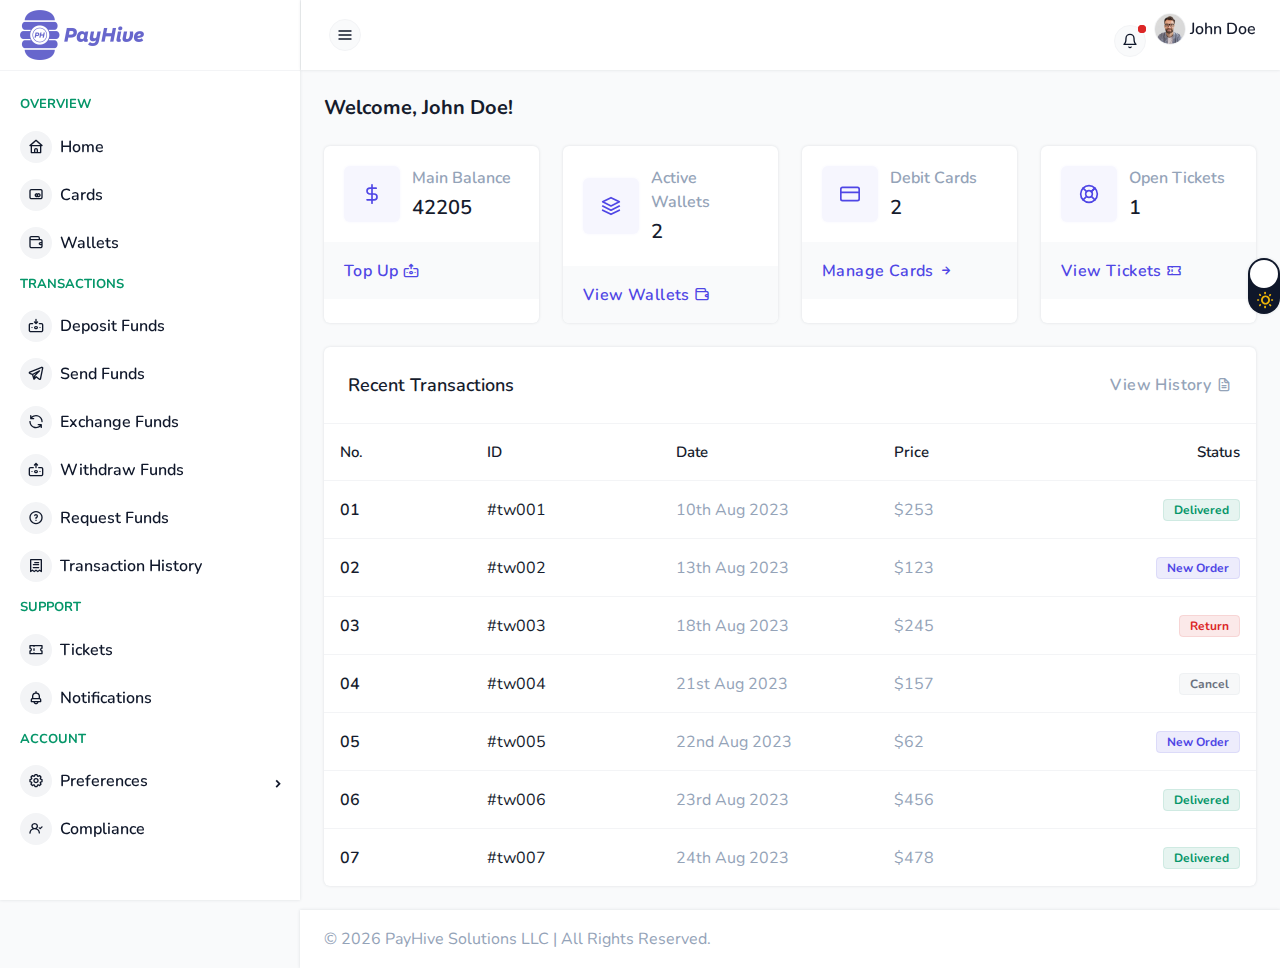
==== index.html @ aec79947 "first commit" ====
<!DOCTYPE html>
<html lang="en" class="light scroll-smooth" dir="ltr">
    <head>
        <meta charset="UTF-8">
        <title>PayHive Dashboard</title>
        <meta name="viewport" content="width=device-width, initial-scale=1, shrink-to-fit=no">
        <meta name="description" content="Cross-Border Payments Solution">
        <meta name="keywords" content="payhive, cross-border payments, multicurrency wallets, financial inclusion, money transfer, send money, receive money">
        <meta http-equiv="X-UA-Compatible" content="IE=edge">

        <!-- favicon -->
        <link rel="shortcut icon" href="assets/images/favicon.ico">

        <!-- Css -->
        <link href="assets/libs/jsvectormap/css/jsvectormap.min.css" rel="stylesheet">
        <!-- Main Css -->
        <link href="assets/libs/simplebar/simplebar.min.css" rel="stylesheet">
        <link href="assets/libs/@iconscout/unicons/css/line.css" type="text/css" rel="stylesheet">
        <link href="assets/libs/@mdi/font/css/materialdesignicons.min.css" rel="stylesheet" type="text/css">
        <link rel="stylesheet" href="assets/css/tailwind.css">

    </head>
    
    <body class="font-nunito text-base text-black dark:text-white dark:bg-slate-900">
        <!-- Loader Start -->
        <!-- <div id="preloader">
            <div id="status">
                <div class="spinner">
                    <div class="double-bounce1"></div>
                    <div class="double-bounce2"></div>
                </div>
            </div>
        </div> -->
        <!-- Loader End -->


        <div class="page-wrapper toggled">
            <!-- sidebar-wrapper -->
            <nav id="sidebar" class="sidebar-wrapper">
                <div class="sidebar-content">
                    <div class="sidebar-brand">
                        <a href="index.html">
                            <img src="assets/images/logo-dark.png" height="24" class="block dark:hidden" alt="">
                            <img src="assets/images/logo-light.png" height="24" class="hidden dark:block" alt="">
                        </a>
                    </div>
        
                    <ul class="sidebar-menu border-t dark:border-white/10 border-gray-100" data-simplebar style="height: calc(100% - 70px);">
                        <li class=""><h6>Overview</h6></li>
                        <li class="">
                            <a href="./home.html"><i class="uil uil-home me-2"></i>Home</a>
                        </li>
                        <li class="">
                            <a href="./card.html"><i class="uil uil-card-atm me-2"></i>Cards</a>
                        </li>
                        <li class="">
                            <a href="./wallet.html"><i class="uil uil-wallet me-2"></i>Wallets</a>
                        </li>

                        <li class=""><h6>Transactions</h6></li>
                        <li class="">
                            <a href="./deposit.html"><i class="uil uil-money-withdraw me-2"></i>Deposit Funds</a>
                        </li>
                        <li class="">
                            <a href="./send.html"><i class="uil uil-telegram-alt me-2"></i>Send Funds</a>
                        </li>
                        <li class="">
                            <a href="./exchange.html"><i class="uil uil-sync me-2"></i>Exchange Funds</a>
                        </li>
                        <li class="">
                            <a href="./withdraw.html"><i class="uil uil-money-insert me-2"></i>Withdraw Funds</a>
                        </li>
                        <li class="">
                            <a href="./request.html"><i class="uil uil-question-circle me-2"></i>Request Funds</a>
                        </li>
                        <li class="">
                            <a href="./transactions.html"><i class="uil uil-receipt-alt me-2"></i>Transaction History</a>
                        </li>

                        <li class=""><h6>Support</h6></li>
                        <li class="">
                            <a href="./tickets.html"><i class="uil uil-ticket me-2"></i>Tickets</a>
                        </li>
                        <li class="">
                            <a href="./notifications.html"><i class="uil uil-bell me-2"></i>Notifications</a>
                        </li>

                        <li class=""><h6>Account</h6></li>
                        <li class="sidebar-dropdown">
                            <a href="javascript:void(0)"><i class="uil uil-cog me-2"></i>Preferences</a>
                            <div class="sidebar-submenu">
                                <ul>
                                    <li><a href="./withdrawal-settings.html">Withdrawal Settings</a></li>
                                    <li><a href="./profile-settings.html">Profile Settings</a></li>
                                    <li><a href="./security.html">Security Center</a></li>
                                    <li><a href="#">API Keys & Webhook</a></li>
                                </ul>
                            </div>
                        </li>
                        <li class="">
                            <a href="./compliance.html"><i class="uil uil-user-check me-2"></i>Compliance</a>
                        </li>
                    </ul>
                    <!-- sidebar-menu  -->
                </div>
            </nav>
            <!-- sidebar-wrapper  -->

            <!-- Start Page Content -->
            <main class="page-content bg-gray-50 dark:bg-slate-800">
                <!-- Top Header -->
                <div class="top-header">
                    <div class="header-bar flex justify-between">
                        <div class="flex items-center space-x-1">
                            <!-- Logo -->
                            <a href="#" class="xl:hidden block me-2">
                                <img src="assets/images/logo-icon-32.png" class="md:hidden block" alt="">
                                <span class="md:block hidden">
                                    <img src="assets/images/logo-dark.png" class="inline-block dark:hidden" alt="">
                                    <img src="assets/images/logo-light.png" class="hidden dark:inline-block" alt="">
                                </span>
                            </a>
                            <!-- Logo -->

                            <!-- show or close sidebar -->
                            <button id="close-sidebar" class="h-8 w-8 inline-flex items-center justify-center tracking-wide align-middle duration-500 text-[20px] text-center bg-gray-50 dark:bg-slate-800 hover:bg-gray-100 dark:hover:bg-slate-700 border border-gray-100 dark:border-gray-800 text-slate-900 dark:text-white rounded-full">
                                <i data-feather="menu" class="h-4 w-4"></i>
                            </button>
                            <!-- show or close sidebar -->
                        </div>

                        <ul class="list-none mb-0 space-x-1">
                            <!-- Notification Dropdown -->
                            <li class="dropdown inline-block relative">
                                <button onclick="toggleDropdown(this)" class="dropdown-toggle h-8 w-8 inline-flex items-center justify-center tracking-wide align-middle duration-500 text-[20px] text-center bg-gray-50 dark:bg-slate-800 hover:bg-gray-100 dark:hover:bg-slate-700 border border-gray-100 dark:border-gray-800 text-slate-900 dark:text-white rounded-full" type="button">
                                    <i data-feather="bell" class="h-4 w-4"></i>
                                    <span class="absolute top-0 end-0 flex items-center justify-center bg-red-600 text-white text-[10px] font-bold rounded-full size-2 after:content-[''] after:absolute after:h-2 after:w-2 after:bg-red-600 after:top-0 after:end-0 after:rounded-full after:animate-ping"></span>
                                </button>
                                <!-- Dropdown menu -->
                                <div class="dropdown-menu absolute end-0 m-0 mt-4 z-10 w-64 rounded-md overflow-hidden bg-white dark:bg-slate-900 shadow dark:shadow-gray-700 hidden">
                                    <span class="px-4 py-4 flex justify-between">
                                        <span class="font-semibold">Notifications</span>
                                        <span class="flex items-center justify-center bg-red-600/20 text-red-600 text-[10px] font-bold rounded-full w-5 max-h-5 ms-1">3</span>
                                    </span>
                                    <ul class="py-2 text-start h-64 border-t border-gray-100 dark:border-gray-800 overflow-y-auto" data-simplebar>
                                        <li>
                                            <a href="#!" class="block font-medium py-1.5 px-4 hover:bg-gray-50 dark:hover:bg-slate-800 transition-all duration-300">
                                                <div class="flex items-center">
                                                    <div class="h-10 w-10 rounded-md shadow shadow-indigo-600/10 dark:shadow-gray-700 bg-indigo-600/10 dark:bg-slate-800 text-indigo-600 dark:text-white flex items-center justify-center">
                                                        <i data-feather="shopping-cart" class="h-4 w-4"></i>
                                                    </div>
                                                    <div class="ms-2">
                                                        <span class="text-[15px] font-semibold block">Order Complete</span>
                                                        <small class="text-slate-400">15 min ago</small>
                                                    </div>
                                                </div>
                                            </a>
                                        </li>
                                        <li>
                                            <a href="#!" class="block font-medium py-1.5 px-4 hover:bg-gray-50 dark:hover:bg-slate-800 transition-all duration-300">
                                                <div class="flex items-center">
                                                    <div class="h-10 w-10 rounded-md shadow shadow-indigo-600/10 dark:shadow-gray-700 bg-indigo-600/10 dark:bg-slate-800 text-indigo-600 dark:text-white flex items-center justify-center">
                                                        <i data-feather="truck" class="h-4 w-4"></i>
                                                    </div>
                                                    <div class="ms-2">
                                                        <span class="text-[15px] font-semibold block">Delivered your Order</span>
                                                        <small class="text-slate-400">Yesterday</small>
                                                    </div>
                                                </div>
                                            </a>
                                        </li>
                                    </ul>
                                </div>
                            </li><!--end dropdown-->
                            <!-- Notification Dropdown -->
            
                            <!-- User/Profile Dropdown -->
                            <li class="dropdown inline-block relative">
                                <button onclick="toggleDropdown(this)" class="dropdown-toggle flex items-center" type="button">
                                    <span class="h-8 w-8 inline-flex items-center justify-center tracking-wide align-middle duration-500 text-[20px] text-center bg-gray-50 dark:bg-slate-800 hover:bg-gray-100 dark:hover:bg-slate-700 border border-gray-100 dark:border-gray-800 text-slate-900 dark:text-white rounded-full"><img src="assets/images/client/01.jpg" class="rounded-full" alt=""></span>
                                    <span class="font-semibold text-[16px] ms-1 sm:inline-block hidden">John Doe</span>
                                </button>
                                <!-- Dropdown menu -->
                                <div class="dropdown-menu absolute end-0 m-0 mt-4 z-10 w-44 rounded-md overflow-hidden bg-white dark:bg-slate-900 shadow dark:shadow-gray-700 hidden">
                                    <ul class="py-2 text-start">
                                        <li>
                                            <a href="#" class="block font-medium py-1 px-4 dark:text-white/70 hover:text-indigo-600 dark:hover:text-white"><i class="uil uil-user me-2"></i>Profile</a>
                                        </li>
                                        <li>
                                            <a href="#" class="block font-medium py-1 px-4 dark:text-white/70 hover:text-indigo-600 dark:hover:text-white"><i class="uil uil-setting me-2"></i>Settings</a>
                                        </li>
                                        <li class="border-t border-gray-100 dark:border-gray-800 my-2"></li>
                                        <li>
                                            <a href="#" class="block font-medium py-1 px-4 dark:text-white/70 hover:text-indigo-600 dark:hover:text-white"><i class="uil uil-sign-out-alt me-2"></i>Logout</a>
                                        </li>
                                    </ul>
                                </div>
                            </li><!--end dropdown-->
                            <!-- User/Profile Dropdown -->
                        </ul>
                    </div>
                </div>
                <!-- Top Header -->

                <div class="container-fluid relative px-3">
                    <div class="layout-specing">
                        <!-- Start Content -->
                        <div class="flex justify-between items-center">
                            <div>
                                <h5 class="text-xl font-bold">Welcome, John Doe!</h5>
                            </div>
                        </div>

                        <div class="grid xl:grid-cols-4 md:grid-cols-2 grid-cols-1 mt-6 gap-6">
                            <div class="relative overflow-hidden rounded-md shadow dark:shadow-gray-700 bg-white dark:bg-slate-900">
                                <div class="p-5 flex items-center">
                                    <span class="flex justify-center items-center rounded-md size-14 min-w-[56px] bg-indigo-600/5 dark:bg-indigo-600/10 shadow shadow-indigo-600/5 dark:shadow-indigo-600/10 text-indigo-600">
                                        <i data-feather="dollar-sign" class="h-5 w-5"></i>
                                    </span>

                                    <span class="ms-3">
                                        <span class="text-slate-400 font-semibold block">Main Balance</span>
                                        <span class="flex items-center justify-between mt-1">
                                            <span class="text-xl font-semibold">42205</span>
                                        </span>
                                    </span>
                                </div>

                                <div class="px-5 py-4 bg-gray-50 dark:bg-slate-800">
                                    <a href="#" class="relative inline-block font-semibold tracking-wide align-middle text-base text-center border-none after:content-[''] after:absolute after:h-px after:w-0 hover:after:w-full after:end-0 hover:after:end-auto after:bottom-0 after:start-0 after:transition-all after:duration-500 text-indigo-600 dark:text-white/70 hover:text-indigo-600 dark:hover:text-white after:bg-indigo-600 dark:after:bg-white duration-500">Top Up <i class="uil uil-money-insert"></i></a>
                                </div>
                            </div><!--end-->

                            <div class="relative overflow-hidden rounded-md shadow dark:shadow-gray-700 bg-white dark:bg-slate-900">
                                <div class="p-5 flex items-center">
                                    <span class="flex justify-center items-center rounded-md size-14 min-w-[56px] bg-indigo-600/5 dark:bg-indigo-600/10 shadow shadow-indigo-600/5 dark:shadow-indigo-600/10 text-indigo-600">
                                        <i data-feather="layers" class="h-5 w-5"></i>
                                    </span>

                                    <span class="ms-3">
                                        <span class="text-slate-400 font-semibold block">Active Wallets</span>
                                        <span class="flex items-center justify-between mt-1">
                                            <span class="text-xl font-semibold">2</span>
                                        </span>
                                    </span>
                                </div>

                                <div class="px-5 py-4 bg-gray-50 dark:bg-slate-800">
                                    <a href="#" class="relative inline-block font-semibold tracking-wide align-middle text-base text-center border-none after:content-[''] after:absolute after:h-px after:w-0 hover:after:w-full after:end-0 hover:after:end-auto after:bottom-0 after:start-0 after:transition-all after:duration-500 text-indigo-600 dark:text-white/70 hover:text-indigo-600 dark:hover:text-white after:bg-indigo-600 dark:after:bg-white duration-500">View Wallets <i class="uil uil-wallet"></i></a>
                                </div>
                            </div><!--end-->

                            <div class="relative overflow-hidden rounded-md shadow dark:shadow-gray-700 bg-white dark:bg-slate-900">
                                <div class="p-5 flex items-center">
                                    <span class="flex justify-center items-center rounded-md size-14 min-w-[56px] bg-indigo-600/5 dark:bg-indigo-600/10 shadow shadow-indigo-600/5 dark:shadow-indigo-600/10 text-indigo-600">
                                        <i data-feather="credit-card" class="h-5 w-5"></i>
                                    </span>

                                    <span class="ms-3">
                                        <span class="text-slate-400 font-semibold block">Debit Cards</span>
                                        <span class="flex items-center justify-between mt-1">
                                            <span class="text-xl font-semibold">2</span>
                                        </span>
                                    </span>
                                </div>

                                <div class="px-5 py-4 bg-gray-50 dark:bg-slate-800">
                                    <a href="#" class="relative inline-block font-semibold tracking-wide align-middle text-base text-center border-none after:content-[''] after:absolute after:h-px after:w-0 hover:after:w-full after:end-0 hover:after:end-auto after:bottom-0 after:start-0 after:transition-all after:duration-500 text-indigo-600 dark:text-white/70 hover:text-indigo-600 dark:hover:text-white after:bg-indigo-600 dark:after:bg-white duration-500">Manage Cards <i class="uil uil-arrow-right"></i></a>
                                </div>
                            </div><!--end-->

                            <div class="relative overflow-hidden rounded-md shadow dark:shadow-gray-700 bg-white dark:bg-slate-900">
                                <div class="p-5 flex items-center">
                                    <span class="flex justify-center items-center rounded-md size-14 min-w-[56px] bg-indigo-600/5 dark:bg-indigo-600/10 shadow shadow-indigo-600/5 dark:shadow-indigo-600/10 text-indigo-600">
                                        <i data-feather="life-buoy" class="h-5 w-5"></i>
                                    </span>

                                    <span class="ms-3">
                                        <span class="text-slate-400 font-semibold block">Open Tickets</span>
                                        <span class="flex items-center justify-between mt-1">
                                            <span class="text-xl font-semibold">1</span>
                                        </span>
                                    </span>
                                </div>

                                <div class="px-5 py-4 bg-gray-50 dark:bg-slate-800">
                                    <a href="#" class="relative inline-block font-semibold tracking-wide align-middle text-base text-center border-none after:content-[''] after:absolute after:h-px after:w-0 hover:after:w-full after:end-0 hover:after:end-auto after:bottom-0 after:start-0 after:transition-all after:duration-500 text-indigo-600 dark:text-white/70 hover:text-indigo-600 dark:hover:text-white after:bg-indigo-600 dark:after:bg-white duration-500">View Tickets <i class="uil uil-ticket"></i></a>
                                </div>
                            </div><!--end-->
                        </div>

                        <div class="grid lg:grid-cols-12 grid-cols-1 mt-6 gap-6">
                            <div class="xl:col-span-12 lg:col-span-12">
                                <div class="relative overflow-hidden rounded-md shadow dark:shadow-gray-700 bg-white dark:bg-slate-900">
                                    <div class="p-6 flex items-center justify-between border-b border-gray-100 dark:border-gray-800">
                                        <h6 class="text-lg font-semibold">Recent Transactions</h6>
                                        
                                        <a href="" class="relative inline-block font-semibold tracking-wide align-middle text-base text-center border-none after:content-[''] after:absolute after:h-px after:w-0 hover:after:w-full after:end-0 hover:after:end-auto after:bottom-0 after:start-0 after:transition-all after:duration-500 text-slate-400 dark:text-white/70 hover:text-indigo-600 dark:hover:text-white after:bg-indigo-600 dark:after:bg-white duration-500">View History <i class="uil uil-file-alt"></i></a>
                                    </div>

                                    <div class="relative overflow-x-auto block w-full" data-simplebar>
                                        <table class="w-full text-start">
                                            <thead class="text-base">
                                                <tr>
                                                    <th class="text-start font-semibold text-[15px] p-4 min-w-[100px]">No.</th>
                                                    <th class="text-start font-semibold text-[15px] p-4 min-w-[128px]">ID</th>
                                                    <th class="text-start font-semibold text-[15px] p-4 min-w-[128px]">Date</th>
                                                    <th class="text-start font-semibold text-[15px] p-4 min-w-[128px]">Price</th>
                                                    <th class="text-end font-semibold text-[15px] p-4 min-w-[128px]">Status</th>
                                                </tr>
                                            </thead>
                                            <tbody>
                                                <tr>
                                                    <th class="text-start border-t border-gray-100 dark:border-gray-800 p-4 font-semibold">01</th>
                                                    <td class="text-start border-t border-gray-100 dark:border-gray-800 p-4">#tw001</td>
                                                    <td class="text-start border-t border-gray-100 dark:border-gray-800 p-4">
                                                        <span class="text-slate-400">10th Aug 2023</span>
                                                    </td>
                                                    <td class="text-start border-t border-gray-100 dark:border-gray-800 p-4">
                                                        <span class="text-slate-400">$253</span>
                                                    </td>
                                                    <td class="text-end border-t border-gray-100 dark:border-gray-800 p-4">
                                                        <span class="bg-emerald-600/10 dark:bg-emerald-600/20 border border-emerald-600/10 dark:border-emerald-600/20 text-emerald-600 text-[12px] font-bold px-2.5 py-0.5 rounded h-5 ms-1">Delivered</span>
                                                    </td>
                                                </tr>
                                                
                                                <tr>
                                                    <th class="text-start border-t border-gray-100 dark:border-gray-800 p-4 font-semibold">02</th>
                                                    <td class="text-start border-t border-gray-100 dark:border-gray-800 p-4">#tw002</td>
                                                    <td class="text-start border-t border-gray-100 dark:border-gray-800 p-4">
                                                        <span class="text-slate-400">13th Aug 2023</span>
                                                    </td>
                                                    <td class="text-start border-t border-gray-100 dark:border-gray-800 p-4">
                                                        <span class="text-slate-400">$123</span>
                                                    </td>
                                                    <td class="text-end border-t border-gray-100 dark:border-gray-800 p-4">
                                                        <span class="bg-indigo-600/10 dark:bg-indigo-600/20 border border-indigo-600/10 dark:border-indigo-600/20 text-indigo-600 text-[12px] font-bold px-2.5 py-0.5 rounded h-5 ms-1">New Order</span>
                                                    </td>
                                                </tr>
                                                
                                                <tr>
                                                    <th class="text-start border-t border-gray-100 dark:border-gray-800 p-4 font-semibold">03</th>
                                                    <td class="text-start border-t border-gray-100 dark:border-gray-800 p-4">#tw003</td>
                                                    <td class="text-start border-t border-gray-100 dark:border-gray-800 p-4">
                                                        <span class="text-slate-400">18th Aug 2023</span>
                                                    </td>
                                                    <td class="text-start border-t border-gray-100 dark:border-gray-800 p-4">
                                                        <span class="text-slate-400">$245</span>
                                                    </td>
                                                    <td class="text-end border-t border-gray-100 dark:border-gray-800 p-4">
                                                        <span class="bg-red-600/10 dark:bg-red-600/20 border border-red-600/10 dark:border-red-600/20 text-red-600 text-[12px] font-bold px-2.5 py-0.5 rounded h-5 ms-1">Return</span>
                                                    </td>
                                                </tr>
                                                
                                                <tr>
                                                    <th class="text-start border-t border-gray-100 dark:border-gray-800 p-4 font-semibold">04</th>
                                                    <td class="text-start border-t border-gray-100 dark:border-gray-800 p-4">#tw004</td>
                                                    <td class="text-start border-t border-gray-100 dark:border-gray-800 p-4">
                                                        <span class="text-slate-400">21st Aug 2023</span>
                                                    </td>
                                                    <td class="text-start border-t border-gray-100 dark:border-gray-800 p-4">
                                                        <span class="text-slate-400">$157</span>
                                                    </td>
                                                    <td class="text-end border-t border-gray-100 dark:border-gray-800 p-4">
                                                        <span class="bg-gray-500/5 border border-gray-500/5 text-gray-500 text-[12px] font-bold px-2.5 py-0.5 rounded h-5 ms-1">Cancel</span>
                                                    </td>
                                                </tr>
                                                
                                                <tr>
                                                    <th class="text-start border-t border-gray-100 dark:border-gray-800 p-4 font-semibold">05</th>
                                                    <td class="text-start border-t border-gray-100 dark:border-gray-800 p-4">#tw005</td>
                                                    <td class="text-start border-t border-gray-100 dark:border-gray-800 p-4">
                                                        <span class="text-slate-400">22nd Aug 2023</span>
                                                    </td>
                                                    <td class="text-start border-t border-gray-100 dark:border-gray-800 p-4">
                                                        <span class="text-slate-400">$62</span>
                                                    </td>
                                                    <td class="text-end border-t border-gray-100 dark:border-gray-800 p-4">
                                                        <span class="bg-indigo-600/10 dark:bg-indigo-600/20 border border-indigo-600/10 dark:border-indigo-600/20 text-indigo-600 text-[12px] font-bold px-2.5 py-0.5 rounded h-5 ms-1">New Order</span>
                                                    </td>
                                                </tr>
                                                
                                                <tr>
                                                    <th class="text-start border-t border-gray-100 dark:border-gray-800 p-4 font-semibold">06</th>
                                                    <td class="text-start border-t border-gray-100 dark:border-gray-800 p-4">#tw006</td>
                                                    <td class="text-start border-t border-gray-100 dark:border-gray-800 p-4">
                                                        <span class="text-slate-400">23rd Aug 2023</span>
                                                    </td>
                                                    <td class="text-start border-t border-gray-100 dark:border-gray-800 p-4">
                                                        <span class="text-slate-400">$456</span>
                                                    </td>
                                                    <td class="text-end border-t border-gray-100 dark:border-gray-800 p-4">
                                                        <span class="bg-emerald-600/10 dark:bg-emerald-600/20 border border-emerald-600/10 dark:border-emerald-600/20 text-emerald-600 text-[12px] font-bold px-2.5 py-0.5 rounded h-5 ms-1">Delivered</span>
                                                    </td>
                                                </tr>
                                                
                                                <tr>
                                                    <th class="text-start border-t border-gray-100 dark:border-gray-800 p-4 font-semibold">07</th>
                                                    <td class="text-start border-t border-gray-100 dark:border-gray-800 p-4">#tw007</td>
                                                    <td class="text-start border-t border-gray-100 dark:border-gray-800 p-4">
                                                        <span class="text-slate-400">24th Aug 2023</span>
                                                    </td>
                                                    <td class="text-start border-t border-gray-100 dark:border-gray-800 p-4">
                                                        <span class="text-slate-400">$478</span>
                                                    </td>
                                                    <td class="text-end border-t border-gray-100 dark:border-gray-800 p-4">
                                                        <span class="bg-emerald-600/10 dark:bg-emerald-600/20 border border-emerald-600/10 dark:border-emerald-600/20 text-emerald-600 text-[12px] font-bold px-2.5 py-0.5 rounded h-5 ms-1">Delivered</span>
                                                    </td>
                                                </tr>
                                            </tbody>
                                        </table>
                                    </div>
                                </div>
                            </div>
                        </div>
                        <!-- End Content -->
                    </div>
                </div><!--end container-->

                <!-- Footer Start -->
                <footer class="shadow dark:shadow-gray-700 bg-white dark:bg-slate-900 px-6 py-4">
                    <div class="container-fluid">
                        <div class="grid grid-cols-1">
                            <div class="sm:text-start text-center mx-md-2">
                                <p class="mb-0 text-slate-400">© <script>document.write(new Date().getFullYear())</script> PayHive Solutions LLC | All Rights Reserved.</p>
                            </div><!--end col-->
                        </div><!--end grid-->
                    </div><!--end container-->
                </footer><!--end footer-->
                <!-- End -->
            </main>
            <!--End page-content" -->
        </div>
        <!-- page-wrapper -->

        <!-- Switcher -->
        <div class="fixed top-[30%] -end-3 z-50">
            <span class="relative inline-block rotate-90">
                <input type="checkbox" class="checkbox opacity-0 absolute" id="chk" />
                <label class="label bg-slate-900 dark:bg-white shadow dark:shadow-gray-700 cursor-pointer rounded-full flex justify-between items-center p-1 w-14 h-8" for="chk">
                    <i class="uil uil-moon text-[20px] text-yellow-500"></i>
                    <i class="uil uil-sun text-[20px] text-yellow-500"></i>
                    <span class="ball bg-white dark:bg-slate-900 rounded-full absolute top-[2px] left-[2px] size-7"></span>
                </label>
            </span>
        </div>
        <!-- Switcher -->

        <!-- JAVASCRIPTS -->
        <script src="assets/libs/apexcharts/apexcharts.min.js"></script>
        <script src="assets/js/apexchart.init.js"></script>
        <script src="assets/libs/jsvectormap/js/jsvectormap.min.js"></script>
        <script src="assets/libs/jsvectormap/maps/world.js"></script>
        <script src="assets/js/jsvectormap.init.js"></script>
        <script src="assets/libs/feather-icons/feather.min.js"></script>
        <script src="assets/libs/simplebar/simplebar.min.js"></script>
        <script src="assets/js/plugins.init.js"></script>
        <script src="assets/js/app.js"></script>
        <!-- JAVASCRIPTS -->
    </body>
</html>
---- assets/libs/jsvectormap/css/jsvectormap.min.css ----
svg{-ms-touch-action:none;touch-action:none}image,text,.jvm-zoomin,.jvm-zoomout{-webkit-user-select:none;-moz-user-select:none;-ms-user-select:none;user-select:none}.jvm-container{-ms-touch-action:none;touch-action:none;position:relative;overflow:hidden;height:100%;width:100%}.jvm-tooltip{border-radius:3px;background-color:#5c5cff;font-family:sans-serif,Verdana;font-size:smaller;box-shadow:1px 2px 12px rgba(0,0,0,0.2);padding:3px 5px;white-space:nowrap;position:absolute;display:none;color:#FFF}.jvm-tooltip.active{display:block}.jvm-zoom-btn{border-radius:3px;background-color:#292929;padding:3px;box-sizing:border-box;position:absolute;line-height:10px;cursor:pointer;color:#FFF;height:15px;width:15px;left:10px}.jvm-zoom-btn.jvm-zoomout{top:30px}.jvm-zoom-btn.jvm-zoomin{top:10px}.jvm-series-container{right:15px;position:absolute}.jvm-series-container.jvm-series-h{bottom:15px}.jvm-series-container.jvm-series-v{top:15px}.jvm-series-container .jvm-legend{background-color:#fff;border:1px solid #e5e7eb;margin-left:.75rem;border-radius:.25rem;border-color:#e5e7eb;padding:.6rem;box-shadow:0 1px 2px 0 rgba(0,0,0,0.05);float:left}.jvm-series-container .jvm-legend .jvm-legend-title{line-height:1;border-bottom:1px solid #e5e7eb;padding-bottom:.5rem;margin-bottom:.575rem;text-align:left}.jvm-series-container .jvm-legend .jvm-legend-inner{overflow:hidden}.jvm-series-container .jvm-legend .jvm-legend-inner .jvm-legend-tick{overflow:hidden;min-width:40px}.jvm-series-container .jvm-legend .jvm-legend-inner .jvm-legend-tick:not(:first-child){margin-top:.575rem}.jvm-series-container .jvm-legend .jvm-legend-inner .jvm-legend-tick .jvm-legend-tick-sample{border-radius:4px;margin-right:.65rem;height:16px;width:16px;float:left}.jvm-series-container .jvm-legend .jvm-legend-inner .jvm-legend-tick .jvm-legend-tick-text{font-size:12px;text-align:center;float:left}.jvm-line[animation="true"]{-webkit-animation:jvm-line-animation 10s linear forwards infinite;animation:jvm-line-animation 10s linear forwards infinite}@-webkit-keyframes jvm-line-animation{from{stroke-dashoffset:250}}@keyframes jvm-line-animation{from{stroke-dashoffset:250}}
---- assets/libs/simplebar/simplebar.min.css ----
[data-simplebar]{position:relative;flex-direction:column;flex-wrap:wrap;justify-content:flex-start;align-content:flex-start;align-items:flex-start}.simplebar-wrapper{overflow:hidden;width:inherit;height:inherit;max-width:inherit;max-height:inherit}.simplebar-mask{direction:inherit;position:absolute;overflow:hidden;padding:0;margin:0;left:0;top:0;bottom:0;right:0;width:auto!important;height:auto!important;z-index:0}.simplebar-offset{direction:inherit!important;box-sizing:inherit!important;resize:none!important;position:absolute;top:0;left:0;bottom:0;right:0;padding:0;margin:0;-webkit-overflow-scrolling:touch}.simplebar-content-wrapper{direction:inherit;box-sizing:border-box!important;position:relative;display:block;height:100%;width:auto;max-width:100%;max-height:100%;overflow:auto;scrollbar-width:none;-ms-overflow-style:none}.simplebar-content-wrapper::-webkit-scrollbar,.simplebar-hide-scrollbar::-webkit-scrollbar{display:none;width:0;height:0}.simplebar-content:after,.simplebar-content:before{content:' ';display:table}.simplebar-placeholder{max-height:100%;max-width:100%;width:100%;pointer-events:none}.simplebar-height-auto-observer-wrapper{box-sizing:inherit!important;height:100%;width:100%;max-width:1px;position:relative;float:left;max-height:1px;overflow:hidden;z-index:-1;padding:0;margin:0;pointer-events:none;flex-grow:inherit;flex-shrink:0;flex-basis:0}.simplebar-height-auto-observer{box-sizing:inherit;display:block;opacity:0;position:absolute;top:0;left:0;height:1000%;width:1000%;min-height:1px;min-width:1px;overflow:hidden;pointer-events:none;z-index:-1}.simplebar-track{z-index:1;position:absolute;right:0;bottom:0;pointer-events:none;overflow:hidden}[data-simplebar].simplebar-dragging{pointer-events:none;-webkit-touch-callout:none;-webkit-user-select:none;-khtml-user-select:none;-moz-user-select:none;-ms-user-select:none;user-select:none}[data-simplebar].simplebar-dragging .simplebar-content{pointer-events:none;-webkit-touch-callout:none;-webkit-user-select:none;-khtml-user-select:none;-moz-user-select:none;-ms-user-select:none;user-select:none}[data-simplebar].simplebar-dragging .simplebar-track{pointer-events:all}.simplebar-scrollbar{position:absolute;left:0;right:0;min-height:10px}.simplebar-scrollbar:before{position:absolute;content:'';background:#000;border-radius:7px;left:2px;right:2px;opacity:0;transition:opacity .2s .5s linear}.simplebar-scrollbar.simplebar-visible:before{opacity:.5;transition-delay:0s;transition-duration:0s}.simplebar-track.simplebar-vertical{top:0;width:11px}.simplebar-scrollbar:before{top:2px;bottom:2px;left:2px;right:2px}.simplebar-track.simplebar-horizontal{left:0;height:11px}.simplebar-track.simplebar-horizontal .simplebar-scrollbar{right:auto;left:0;top:0;bottom:0;min-height:0;min-width:10px;width:auto}[data-simplebar-direction=rtl] .simplebar-track.simplebar-vertical{right:auto;left:0}.simplebar-dummy-scrollbar-size{direction:rtl;position:fixed;opacity:0;visibility:hidden;height:500px;width:500px;overflow-y:hidden;overflow-x:scroll;-ms-overflow-style:scrollbar!important}.simplebar-dummy-scrollbar-size>div{width:200%;height:200%;margin:10px 0}.simplebar-hide-scrollbar{position:fixed;left:0;visibility:hidden;overflow-y:scroll;scrollbar-width:none;-ms-overflow-style:none}
---- assets/libs/@iconscout/unicons/css/line.css ----
@font-face {
  font-family: 'unicons-line';
  src: url('../fonts/line/unicons-0.eot');
  src: url('../fonts/line/unicons-0.eot#iefix') format('embedded-opentype'),
        url('../fonts/line/unicons-0.woff2') format('woff2'),
        url('../fonts/line/unicons-0.woff') format('woff'),
        url('../fonts/line/unicons-0.ttf') format('truetype'),
        url('../fonts/line/unicons-0.svg#unicons') format('svg');
  font-weight: normal;
  font-style: normal;
  unicode-range: U+E800-E83B;
}
@font-face {
  font-family: 'unicons-line';
  src: url('../fonts/line/unicons-1.eot');
  src: url('../fonts/line/unicons-1.eot#iefix') format('embedded-opentype'),
        url('../fonts/line/unicons-1.woff2') format('woff2'),
        url('../fonts/line/unicons-1.woff') format('woff'),
        url('../fonts/line/unicons-1.ttf') format('truetype'),
        url('../fonts/line/unicons-1.svg#unicons') format('svg');
  font-weight: normal;
  font-style: normal;
  unicode-range: U+E83C-E877;
}
@font-face {
  font-family: 'unicons-line';
  src: url('../fonts/line/unicons-10.eot');
  src: url('../fonts/line/unicons-10.eot#iefix') format('embedded-opentype'),
        url('../fonts/line/unicons-10.woff2') format('woff2'),
        url('../fonts/line/unicons-10.woff') format('woff'),
        url('../fonts/line/unicons-10.ttf') format('truetype'),
        url('../fonts/line/unicons-10.svg#unicons') format('svg');
  font-weight: normal;
  font-style: normal;
  unicode-range: U+EA5B-EA96;
}
@font-face {
  font-family: 'unicons-line';
  src: url('../fonts/line/unicons-11.eot');
  src: url('../fonts/line/unicons-11.eot#iefix') format('embedded-opentype'),
        url('../fonts/line/unicons-11.woff2') format('woff2'),
        url('../fonts/line/unicons-11.woff') format('woff'),
        url('../fonts/line/unicons-11.ttf') format('truetype'),
        url('../fonts/line/unicons-11.svg#unicons') format('svg');
  font-weight: normal;
  font-style: normal;
  unicode-range: U+EA97-EAD4;
}
@font-face {
  font-family: 'unicons-line';
  src: url('../fonts/line/unicons-12.eot');
  src: url('../fonts/line/unicons-12.eot#iefix') format('embedded-opentype'),
        url('../fonts/line/unicons-12.woff2') format('woff2'),
        url('../fonts/line/unicons-12.woff') format('woff'),
        url('../fonts/line/unicons-12.ttf') format('truetype'),
        url('../fonts/line/unicons-12.svg#unicons') format('svg');
  font-weight: normal;
  font-style: normal;
  unicode-range: U+EAD5-EB11;
}
@font-face {
  font-family: 'unicons-line';
  src: url('../fonts/line/unicons-13.eot');
  src: url('../fonts/line/unicons-13.eot#iefix') format('embedded-opentype'),
        url('../fonts/line/unicons-13.woff2') format('woff2'),
        url('../fonts/line/unicons-13.woff') format('woff'),
        url('../fonts/line/unicons-13.ttf') format('truetype'),
        url('../fonts/line/unicons-13.svg#unicons') format('svg');
  font-weight: normal;
  font-style: normal;
  unicode-range: U+EB12-EB4D;
}
@font-face {
  font-family: 'unicons-line';
  src: url('../fonts/line/unicons-14.eot');
  src: url('../fonts/line/unicons-14.eot#iefix') format('embedded-opentype'),
        url('../fonts/line/unicons-14.woff2') format('woff2'),
        url('../fonts/line/unicons-14.woff') format('woff'),
        url('../fonts/line/unicons-14.ttf') format('truetype'),
        url('../fonts/line/unicons-14.svg#unicons') format('svg');
  font-weight: normal;
  font-style: normal;
  unicode-range: U+EB4E-EB89;
}
@font-face {
  font-family: 'unicons-line';
  src: url('../fonts/line/unicons-15.eot');
  src: url('../fonts/line/unicons-15.eot#iefix') format('embedded-opentype'),
        url('../fonts/line/unicons-15.woff2') format('woff2'),
        url('../fonts/line/unicons-15.woff') format('woff'),
        url('../fonts/line/unicons-15.ttf') format('truetype'),
        url('../fonts/line/unicons-15.svg#unicons') format('svg');
  font-weight: normal;
  font-style: normal;
  unicode-range: U+EB8A-EBC5;
}
@font-face {
  font-family: 'unicons-line';
  src: url('../fonts/line/unicons-16.eot');
  src: url('../fonts/line/unicons-16.eot#iefix') format('embedded-opentype'),
        url('../fonts/line/unicons-16.woff2') format('woff2'),
        url('../fonts/line/unicons-16.woff') format('woff'),
        url('../fonts/line/unicons-16.ttf') format('truetype'),
        url('../fonts/line/unicons-16.svg#unicons') format('svg');
  font-weight: normal;
  font-style: normal;
  unicode-range: U+EBC6-EC01;
}
@font-face {
  font-family: 'unicons-line';
  src: url('../fonts/line/unicons-17.eot');
  src: url('../fonts/line/unicons-17.eot#iefix') format('embedded-opentype'),
        url('../fonts/line/unicons-17.woff2') format('woff2'),
        url('../fonts/line/unicons-17.woff') format('woff'),
        url('../fonts/line/unicons-17.ttf') format('truetype'),
        url('../fonts/line/unicons-17.svg#unicons') format('svg');
  font-weight: normal;
  font-style: normal;
  unicode-range: U+EC02-EC3D;
}
@font-face {
  font-family: 'unicons-line';
  src: url('../fonts/line/unicons-18.eot');
  src: url('../fonts/line/unicons-18.eot#iefix') format('embedded-opentype'),
        url('../fonts/line/unicons-18.woff2') format('woff2'),
        url('../fonts/line/unicons-18.woff') format('woff'),
        url('../fonts/line/unicons-18.ttf') format('truetype'),
        url('../fonts/line/unicons-18.svg#unicons') format('svg');
  font-weight: normal;
  font-style: normal;
  unicode-range: U+EC3E-EC79;
}
@font-face {
  font-family: 'unicons-line';
  src: url('../fonts/line/unicons-19.eot');
  src: url('../fonts/line/unicons-19.eot#iefix') format('embedded-opentype'),
        url('../fonts/line/unicons-19.woff2') format('woff2'),
        url('../fonts/line/unicons-19.woff') format('woff'),
        url('../fonts/line/unicons-19.ttf') format('truetype'),
        url('../fonts/line/unicons-19.svg#unicons') format('svg');
  font-weight: normal;
  font-style: normal;
  unicode-range: U+EC7A-ECB5;
}
@font-face {
  font-family: 'unicons-line';
  src: url('../fonts/line/unicons-2.eot');
  src: url('../fonts/line/unicons-2.eot#iefix') format('embedded-opentype'),
        url('../fonts/line/unicons-2.woff2') format('woff2'),
        url('../fonts/line/unicons-2.woff') format('woff'),
        url('../fonts/line/unicons-2.ttf') format('truetype'),
        url('../fonts/line/unicons-2.svg#unicons') format('svg');
  font-weight: normal;
  font-style: normal;
  unicode-range: U+E878-E8B3;
}
@font-face {
  font-family: 'unicons-line';
  src: url('../fonts/line/unicons-20.eot');
  src: url('../fonts/line/unicons-20.eot#iefix') format('embedded-opentype'),
        url('../fonts/line/unicons-20.woff2') format('woff2'),
        url('../fonts/line/unicons-20.woff') format('woff'),
        url('../fonts/line/unicons-20.ttf') format('truetype'),
        url('../fonts/line/unicons-20.svg#unicons') format('svg');
  font-weight: normal;
  font-style: normal;
  unicode-range: U+ECB6-ECB9;
}
@font-face {
  font-family: 'unicons-line';
  src: url('../fonts/line/unicons-3.eot');
  src: url('../fonts/line/unicons-3.eot#iefix') format('embedded-opentype'),
        url('../fonts/line/unicons-3.woff2') format('woff2'),
        url('../fonts/line/unicons-3.woff') format('woff'),
        url('../fonts/line/unicons-3.ttf') format('truetype'),
        url('../fonts/line/unicons-3.svg#unicons') format('svg');
  font-weight: normal;
  font-style: normal;
  unicode-range: U+E8B4-E8EF;
}
@font-face {
  font-family: 'unicons-line';
  src: url('../fonts/line/unicons-4.eot');
  src: url('../fonts/line/unicons-4.eot#iefix') format('embedded-opentype'),
        url('../fonts/line/unicons-4.woff2') format('woff2'),
        url('../fonts/line/unicons-4.woff') format('woff'),
        url('../fonts/line/unicons-4.ttf') format('truetype'),
        url('../fonts/line/unicons-4.svg#unicons') format('svg');
  font-weight: normal;
  font-style: normal;
  unicode-range: U+E8F0-E92B;
}
@font-face {
  font-family: 'unicons-line';
  src: url('../fonts/line/unicons-5.eot');
  src: url('../fonts/line/unicons-5.eot#iefix') format('embedded-opentype'),
        url('../fonts/line/unicons-5.woff2') format('woff2'),
        url('../fonts/line/unicons-5.woff') format('woff'),
        url('../fonts/line/unicons-5.ttf') format('truetype'),
        url('../fonts/line/unicons-5.svg#unicons') format('svg');
  font-weight: normal;
  font-style: normal;
  unicode-range: U+E92C-E967;
}
@font-face {
  font-family: 'unicons-line';
  src: url('../fonts/line/unicons-6.eot');
  src: url('../fonts/line/unicons-6.eot#iefix') format('embedded-opentype'),
        url('../fonts/line/unicons-6.woff2') format('woff2'),
        url('../fonts/line/unicons-6.woff') format('woff'),
        url('../fonts/line/unicons-6.ttf') format('truetype'),
        url('../fonts/line/unicons-6.svg#unicons') format('svg');
  font-weight: normal;
  font-style: normal;
  unicode-range: U+E968-E9A4;
}
@font-face {
  font-family: 'unicons-line';
  src: url('../fonts/line/unicons-7.eot');
  src: url('../fonts/line/unicons-7.eot#iefix') format('embedded-opentype'),
        url('../fonts/line/unicons-7.woff2') format('woff2'),
        url('../fonts/line/unicons-7.woff') format('woff'),
        url('../fonts/line/unicons-7.ttf') format('truetype'),
        url('../fonts/line/unicons-7.svg#unicons') format('svg');
  font-weight: normal;
  font-style: normal;
  unicode-range: U+E9A5-E9E1;
}
@font-face {
  font-family: 'unicons-line';
  src: url('../fonts/line/unicons-8.eot');
  src: url('../fonts/line/unicons-8.eot#iefix') format('embedded-opentype'),
        url('../fonts/line/unicons-8.woff2') format('woff2'),
        url('../fonts/line/unicons-8.woff') format('woff'),
        url('../fonts/line/unicons-8.ttf') format('truetype'),
        url('../fonts/line/unicons-8.svg#unicons') format('svg');
  font-weight: normal;
  font-style: normal;
  unicode-range: U+E9E2-EA1D;
}
@font-face {
  font-family: 'unicons-line';
  src: url('../fonts/line/unicons-9.eot');
  src: url('../fonts/line/unicons-9.eot#iefix') format('embedded-opentype'),
        url('../fonts/line/unicons-9.woff2') format('woff2'),
        url('../fonts/line/unicons-9.woff') format('woff'),
        url('../fonts/line/unicons-9.ttf') format('truetype'),
        url('../fonts/line/unicons-9.svg#unicons') format('svg');
  font-weight: normal;
  font-style: normal;
  unicode-range: U+EA1E-EA5A;
}[class^="uil-"]:before,
[class*=" uil-"]:before {
  font-family: "unicons-line";
  font-style: normal;
  font-weight: normal;
  speak: none;

  display: inline-block;
  text-decoration: inherit;

  /* For safety - reset parent styles, that can break glyph codes */
  font-variant: normal;
  text-transform: none;

  /* fix buttons height, for twitter bootstrap */
  line-height: 1;

  /* Font smoothing. That was taken from TWBS */
  -webkit-font-smoothing: antialiased;
  -moz-osx-font-smoothing: grayscale;
}

/* Flip and Rotate */

[class*="uil-"].flip-horizontal:before {
  transform: scaleX(-1);
}
[class*="uil-"].flip-horizontal.rotate-90:before {
  transform: rotate(90deg) scaleX(-1);
}
[class*="uil-"].flip-horizontal.rotate-180:before {
  transform: rotate(180deg) scaleX(-1);
}
[class*="uil-"].flip-horizontal.rotate-270:before {
  transform: rotate(270deg) scaleX(-1);
}
[class*="uil-"].flip-horizontal.flip-vertical:before {
  transform: scale(-1);
}
[class*="uil-"].flip-horizontal.flip-vertical.rotate-90:before {
  transform: rotate(90deg) scale(-1);
}
[class*="uil-"].flip-horizontal.flip-vertical.rotate-180:before {
  transform: rotate(180deg) scale(-1);
}
[class*="uil-"].flip-horizontal.flip-vertical.rotate-270:before {
  transform: rotate(270deg) scale(-1);
}
[class*="uil-"].flip-vertical:before {
  transform: scaleY(-1);
}
[class*="uil-"].flip-vertical.rotate-90:before {
  transform: rotate(90deg) scaleY(-1);
}
[class*="uil-"].flip-vertical.rotate-180:before {
  transform: rotate(180deg) scaleY(-1);
}
[class*="uil-"].flip-vertical.rotate-270:before {
  transform: rotate(270deg) scaleY(-1);
}
[class*="uil-"].rotate-90:before {
  transform: rotate(90deg);
}
[class*="uil-"].rotate-180:before {
  transform: rotate(180deg);
}
[class*="uil-"].rotate-270:before {
  transform: rotate(270deg);
}
.uil-comment-block:before { content: '\e800'; }.uil-comment-alt-edit:before { content: '\e801'; }.uil-comments:before { content: '\e802'; }.uil-comment-alt-search:before { content: '\e803'; }.uil-comment-shield:before { content: '\e804'; }.uil-comment-alt-dots:before { content: '\e805'; }.uil-comment-download:before { content: '\e806'; }.uil-comment-check:before { content: '\e807'; }.uil-comment-alt-chart-lines:before { content: '\e808'; }.uil-comment-alt-download:before { content: '\e809'; }.uil-comment-alt-lock:before { content: '\e80a'; }.uil-comment-medical:before { content: '\e80b'; }.uil-comment-alt-heart:before { content: '\e80c'; }.uil-comment:before { content: '\e80d'; }.uil-comment-alt-share:before { content: '\e80e'; }.uil-comment-alt-upload:before { content: '\e80f'; }.uil-comment-dots:before { content: '\e810'; }.uil-comment-alt-lines:before { content: '\e811'; }.uil-comment-lock:before { content: '\e812'; }.uil-comment-heart:before { content: '\e813'; }.uil-comment-info-alt:before { content: '\e814'; }.uil-comment-upload:before { content: '\e815'; }.uil-comment-alt-medical:before { content: '\e816'; }.uil-chat-info:before { content: '\e817'; }.uil-comment-alt-notes:before { content: '\e818'; }.uil-comment-alt-plus:before { content: '\e819'; }.uil-comment-alt-image:before { content: '\e81a'; }.uil-comment-share:before { content: '\e81b'; }.uil-comment-edit:before { content: '\e81c'; }.uil-comment-alt-block:before { content: '\e81d'; }.uil-comment-chart-line:before { content: '\e81e'; }.uil-comment-alt-question:before { content: '\e81f'; }.uil-comment-lines:before { content: '\e820'; }.uil-comment-redo:before { content: '\e821'; }.uil-comment-alt-check:before { content: '\e822'; }.uil-comment-alt-shield:before { content: '\e823'; }.uil-chat:before { content: '\e824'; }.uil-comment-alt-message:before { content: '\e825'; }.uil-comment-search:before { content: '\e826'; }.uil-chat-bubble-user:before { content: '\e827'; }.uil-comments-alt:before { content: '\e828'; }.uil-comment-image:before { content: '\e829'; }.uil-comment-alt:before { content: '\e82a'; }.uil-comment-verify:before { content: '\e82b'; }.uil-comment-plus:before { content: '\e82c'; }.uil-comment-question:before { content: '\e82d'; }.uil-comment-notes:before { content: '\e82e'; }.uil-comment-alt-exclamation:before { content: '\e82f'; }.uil-comment-exclamation:before { content: '\e830'; }.uil-no-entry:before { content: '\e831'; }.uil-screw:before { content: '\e832'; }.uil-tape:before { content: '\e833'; }.uil-paint-tool:before { content: '\e834'; }.uil-comment-alt-verify:before { content: '\e835'; }.uil-comment-alt-redo:before { content: '\e836'; }.uil-trowel:before { content: '\e837'; }.uil-drill:before { content: '\e838'; }.uil-comment-info:before { content: '\e839'; }.uil-jackhammer:before { content: '\e83a'; }.uil-comment-alt-info:before { content: '\e83b'; }.uil-wheel-barrow:before { content: '\e83c'; }.uil-comment-message:before { content: '\e83d'; }.uil-shovel:before { content: '\e83e'; }.uil-keyhole-square:before { content: '\e83f'; }.uil-keyhole-circle:before { content: '\e840'; }.uil-traffic-barrier:before { content: '\e841'; }.uil-keyhole-square-full:before { content: '\e842'; }.uil-wall:before { content: '\e843'; }.uil-constructor:before { content: '\e844'; }.uil-hard-hat:before { content: '\e845'; }.uil-shield-exclamation:before { content: '\e846'; }.uil-lock-open-alt:before { content: '\e847'; }.uil-unlock:before { content: '\e848'; }.uil-unlock-alt:before { content: '\e849'; }.uil-heart-alt:before { content: '\e84a'; }.uil-octagon:before { content: '\e84b'; }.uil-lock:before { content: '\e84c'; }.uil-triangle:before { content: '\e84d'; }.uil-star:before { content: '\e84e'; }.uil-shield-slash:before { content: '\e84f'; }.uil-lock-access:before { content: '\e850'; }.uil-pentagon:before { content: '\e851'; }.uil-shield-check:before { content: '\e852'; }.uil-square:before { content: '\e853'; }.uil-shield-question:before { content: '\e854'; }.uil-padlock:before { content: '\e855'; }.uil-wheelchair:before { content: '\e856'; }.uil-lock-alt:before { content: '\e857'; }.uil-polygon:before { content: '\e858'; }.uil-circle:before { content: '\e859'; }.uil-copyright:before { content: '\e85a'; }.uil-closed-captioning:before { content: '\e85b'; }.uil-trademark:before { content: '\e85c'; }.uil-heart:before { content: '\e85d'; }.uil-parking-circle:before { content: '\e85e'; }.uil-mars:before { content: '\e85f'; }.uil-sad-squint:before { content: '\e860'; }.uil-registered:before { content: '\e861'; }.uil-nerd:before { content: '\e862'; }.uil-smile:before { content: '\e863'; }.uil-meh-alt:before { content: '\e864'; }.uil-annoyed:before { content: '\e865'; }.uil-sad-dizzy:before { content: '\e866'; }.uil-sad:before { content: '\e867'; }.uil-servicemark:before { content: '\e868'; }.uil-closed-captioning-slash:before { content: '\e869'; }.uil-venus:before { content: '\e86a'; }.uil-creative-commons-pd:before { content: '\e86b'; }.uil-frown:before { content: '\e86c'; }.uil-accessible-icon-alt:before { content: '\e86d'; }.uil-squint:before { content: '\e86e'; }.uil-meh:before { content: '\e86f'; }.uil-silence:before { content: '\e870'; }.uil-dizzy-meh:before { content: '\e871'; }.uil-parking-square:before { content: '\e872'; }.uil-shield:before { content: '\e873'; }.uil-smile-dizzy:before { content: '\e874'; }.uil-ninja:before { content: '\e875'; }.uil-smile-beam:before { content: '\e876'; }.uil-laughing:before { content: '\e877'; }.uil-previous:before { content: '\ea5b'; }.uil-film:before { content: '\ea5c'; }.uil-image-broken:before { content: '\ea5d'; }.uil-incoming-call:before { content: '\ea5e'; }.uil-image-check:before { content: '\ea5f'; }.uil-image-plus:before { content: '\ea60'; }.uil-video:before { content: '\ea61'; }.uil-camera-plus:before { content: '\ea62'; }.uil-play:before { content: '\ea63'; }.uil-cloud-question:before { content: '\ea64'; }.uil-skip-forward:before { content: '\ea65'; }.uil-image-lock:before { content: '\ea66'; }.uil-skip-forward-circle:before { content: '\ea67'; }.uil-skip-forward-alt:before { content: '\ea68'; }.uil-step-backward-circle:before { content: '\ea69'; }.uil-boombox:before { content: '\ea6a'; }.uil-step-backward-alt:before { content: '\ea6b'; }.uil-image-share:before { content: '\ea6c'; }.uil-cloud-database-tree:before { content: '\ea6d'; }.uil-snowflake:before { content: '\ea6e'; }.uil-temperature-quarter:before { content: '\ea6f'; }.uil-cloud-showers-heavy:before { content: '\ea70'; }.uil-fahrenheit:before { content: '\ea71'; }.uil-snowflake-alt:before { content: '\ea72'; }.uil-cloud-wind:before { content: '\ea73'; }.uil-tornado:before { content: '\ea74'; }.uil-cloud-sun-hail:before { content: '\ea75'; }.uil-cloud:before { content: '\ea76'; }.uil-image-edit:before { content: '\ea77'; }.uil-cloud-moon-hail:before { content: '\ea78'; }.uil-temperature-empty:before { content: '\ea79'; }.uil-cloud-sun-rain:before { content: '\ea7a'; }.uil-thunderstorm:before { content: '\ea7b'; }.uil-thunderstorm-sun:before { content: '\ea7c'; }.uil-temperature-three-quarter:before { content: '\ea7d'; }.uil-thunderstorm-moon:before { content: '\ea7e'; }.uil-snow-flake:before { content: '\ea7f'; }.uil-raindrops:before { content: '\ea80'; }.uil-forecastcloud-moon-tear:before { content: '\ea81'; }.uil-cloud-rain:before { content: '\ea82'; }.uil-cloud-sun-tear:before { content: '\ea83'; }.uil-cloud-moon-showers:before { content: '\ea84'; }.uil-cloud-rain-sun:before { content: '\ea85'; }.uil-cloud-showers-alt:before { content: '\ea86'; }.uil-cloud-showers:before { content: '\ea87'; }.uil-cloud-hail:before { content: '\ea88'; }.uil-cloud-drizzle:before { content: '\ea89'; }.uil-cloud-moon:before { content: '\ea8a'; }.uil-moon:before { content: '\ea8b'; }.uil-cloud-moon-rain:before { content: '\ea8c'; }.uil-moonset:before { content: '\ea8d'; }.uil-celsius:before { content: '\ea8e'; }.uil-image-upload:before { content: '\ea8f'; }.uil-cloud-sun-meatball:before { content: '\ea90'; }.uil-windsock:before { content: '\ea91'; }.uil-stop-circle:before { content: '\ea92'; }.uil-temperature-plus:before { content: '\ea93'; }.uil-moon-eclipse:before { content: '\ea94'; }.uil-vertical-align-top:before { content: '\ea95'; }.uil-cloud-meatball:before { content: '\ea96'; }.uil-temperature:before { content: '\ea97'; }.uil-cloud-moon-meatball:before { content: '\ea98'; }.uil-flip-h-alt:before { content: '\ea99'; }.uil-vector-square-alt:before { content: '\ea9a'; }.uil-object-ungroup:before { content: '\ea9b'; }.uil-th:before { content: '\ea9c'; }.uil-images:before { content: '\ea9d'; }.uil-temperature-minus:before { content: '\ea9e'; }.uil-flip-v:before { content: '\ea9f'; }.uil-cloud-sun-rain-alt:before { content: '\eaa0'; }.uil-square-full:before { content: '\eaa2'; }.uil-vertical-distribute-bottom:before { content: '\eaa3'; }.uil-panorama-h-alt:before { content: '\eaa4'; }.uil-pathfinder-unite:before { content: '\eaa5'; }.uil-wind:before { content: '\eaa6'; }.uil-vector-square:before { content: '\eaa7'; }.uil-vertical-align-bottom:before { content: '\eaa8'; }.uil-ruler:before { content: '\eaa9'; }.uil-object-group:before { content: '\eaaa'; }.uil-panorama-v:before { content: '\eaab'; }.uil-panorama-h:before { content: '\eaac'; }.uil-temperature-half:before { content: '\eaad'; }.uil-layers-alt:before { content: '\eaaf'; }.uil-line-alt:before { content: '\eab0'; }.uil-image-resize-landscape:before { content: '\eab1'; }.uil-image-resize-square:before { content: '\eab2'; }.uil-pathfinder:before { content: '\eab3'; }.uil-flip-h:before { content: '\eab4'; }.uil-horizontal-distribution-right:before { content: '\eab5'; }.uil-horizontal-distribution-left:before { content: '\eab6'; }.uil-horizontal-distribution-center:before { content: '\eab7'; }.uil-horizontal-align-center:before { content: '\eab8'; }.uil-ruler-combined:before { content: '\eab9'; }.uil-horizontal-align-right:before { content: '\eaba'; }.uil-horizontal-align-left:before { content: '\eabb'; }.uil-table:before { content: '\eabc'; }.uil-th-slash:before { content: '\eabd'; }.uil-crop-alt-rotate-right:before { content: '\eabe'; }.uil-apps:before { content: '\eabf'; }.uil-exclude:before { content: '\eac0'; }.uil-crop-alt:before { content: '\eac1'; }.uil-grids:before { content: '\eac2'; }.uil-flip-v-alt:before { content: '\eac3'; }.uil-vertical-distribution-center:before { content: '\eac4'; }.uil-crop-alt-rotate-left:before { content: '\eac5'; }.uil-vertical-distribution-top:before { content: '\eac6'; }.uil-brush-alt:before { content: '\eac7'; }.uil-circle-layer:before { content: '\eac8'; }.uil-modem:before { content: '\eac9'; }.uil-webcam:before { content: '\eaca'; }.uil-hdd:before { content: '\eacb'; }.uil-monitor:before { content: '\eacc'; }.uil-dice-four:before { content: '\eacd'; }.uil-wifi-router:before { content: '\eace'; }.uil-dice-five:before { content: '\eacf'; }.uil-dice-one:before { content: '\ead0'; }.uil-dice-two:before { content: '\ead1'; }.uil-dice-six:before { content: '\ead2'; }.uil-windy:before { content: '\ead3'; }.uil-swatchbook:before { content: '\ead4'; }.uil-cancel:before { content: '\ead5'; }.uil-clouds:before { content: '\ead6'; }.uil-mountains-sun:before { content: '\ead7'; }.uil-history:before { content: '\ead8'; }.uil-n-a:before { content: '\ead9'; }.uil-plane:before { content: '\eada'; }.uil-plane-departure:before { content: '\eadb'; }.uil-auto-flash:before { content: '\eadc'; }.uil-glass-martini:before { content: '\eadd'; }.uil-mobile-vibrate:before { content: '\eade'; }.uil-trees:before { content: '\eadf'; }.uil-voicemail:before { content: '\eae0'; }.uil-voicemail-rectangle:before { content: '\eae1'; }.uil-plane-fly:before { content: '\eae2'; }.uil-sync-exclamation:before { content: '\eae3'; }.uil-tachometer-fast:before { content: '\eae4'; }.uil-sign-in-alt:before { content: '\eae5'; }.uil-archive-alt:before { content: '\eae6'; }.uil-power:before { content: '\eae7'; }.uil-pizza-slice:before { content: '\eae9'; }.uil-refresh:before { content: '\eaea'; }.uil-anchor:before { content: '\eaeb'; }.uil-sync-slash:before { content: '\eaec'; }.uil-upload:before { content: '\eaed'; }.uil-glass:before { content: '\eaee'; }.uil-sign-out-alt:before { content: '\eaef'; }.uil-newspaper:before { content: '\eaf0'; }.uil-signin:before { content: '\eaf1'; }.uil-processor:before { content: '\eaf2'; }.uil-hunting:before { content: '\eaf3'; }.uil-coffee:before { content: '\eaf4'; }.uil-history-alt:before { content: '\eaf5'; }.uil-weight:before { content: '\eaf6'; }.uil-plane-arrival:before { content: '\eaf7'; }.uil-gift:before { content: '\eaf8'; }.uil-circuit:before { content: '\eaf9'; }.uil-archive:before { content: '\eafa'; }.uil-ban:before { content: '\eafb'; }.uil-crosshair-alt:before { content: '\eafc'; }.uil-crosshair:before { content: '\eafd'; }.uil-record-audio:before { content: '\eafe'; }.uil-flower:before { content: '\eaff'; }.uil-airplay:before { content: '\eb00'; }.uil-rss-interface:before { content: '\eb01'; }.uil-equal-circle:before { content: '\eb02'; }.uil-shutter:before { content: '\eb03'; }.uil-microphone-slash:before { content: '\eb04'; }.uil-life-ring:before { content: '\eb05'; }.uil-sliders-v-alt:before { content: '\eb06'; }.uil-compact-disc:before { content: '\eb07'; }.uil-sitemap:before { content: '\eb08'; }.uil-sliders-v:before { content: '\eb09'; }.uil-shutter-alt:before { content: '\eb0a'; }.uil-clapper-board:before { content: '\eb0b'; }.uil-water:before { content: '\eb0c'; }.uil-rainbow:before { content: '\eb0d'; }.uil-desert:before { content: '\eb0e'; }.uil-sunset:before { content: '\eb0f'; }.uil-mountains:before { content: '\eb10'; }.uil-bolt-slash:before { content: '\eb11'; }.uil-telescope:before { content: '\eb12'; }.uil-sperms:before { content: '\eb13'; }.uil-game-structure:before { content: '\eb14'; }.uil-ticket:before { content: '\eb15'; }.uil-presentation-play:before { content: '\eb16'; }.uil-book-open:before { content: '\eb17'; }.uil-notebooks:before { content: '\eb18'; }.uil-award-alt:before { content: '\eb19'; }.uil-bug:before { content: '\eb1a'; }.uil-browser:before { content: '\eb1b'; }.uil-rss-alt:before { content: '\eb1c'; }.uil-building:before { content: '\eb1d'; }.uil-lamp:before { content: '\eb1e'; }.uil-heart-rate:before { content: '\eb1f'; }.uil-swimmer:before { content: '\eb20'; }.uil-pump:before { content: '\eb21'; }.uil-crockery:before { content: '\eb22'; }.uil-message:before { content: '\eb23'; }.uil-bed-double:before { content: '\eb24'; }.uil-rope-way:before { content: '\eb25'; }.uil-water-glass:before { content: '\eb26'; }.uil-rotate-360:before { content: '\eb27'; }.uil-feedback:before { content: '\eb28'; }.uil-bed:before { content: '\eb29'; }.uil-utensils:before { content: '\eb2a'; }.uil-align-center-h:before { content: '\eb2b'; }.uil-baby-carriage:before { content: '\eb2c'; }.uil-post-stamp:before { content: '\eb2d'; }.uil-arrow-growth:before { content: '\eb2e'; }.uil-enter:before { content: '\eb2f'; }.uil-arrow:before { content: '\eb30'; }.uil-arrows-shrink-h:before { content: '\eb31'; }.uil-arrows-resize:before { content: '\eb32'; }.uil-presentation:before { content: '\eb33'; }.uil-arrows-h:before { content: '\eb34'; }.uil-scaling-right:before { content: '\eb35'; }.uil-import:before { content: '\eb36'; }.uil-arrow-circle-down:before { content: '\eb37'; }.uil-angle-double-down:before { content: '\eb38'; }.uil-chart-down:before { content: '\eb39'; }.uil-angle-down:before { content: '\eb3a'; }.uil-expand-left:before { content: '\eb3b'; }.uil-arrow-resize-diagonal:before { content: '\eb3c'; }.uil-exchange-alt:before { content: '\eb3d'; }.uil-angle-double-left:before { content: '\eb3e'; }.uil-expand-alt:before { content: '\eb3f'; }.uil-compress-arrows:before { content: '\eb40'; }.uil-caret-right:before { content: '\eb41'; }.uil-scroll-h:before { content: '\eb42'; }.uil-angle-double-right:before { content: '\eb43'; }.uil-arrow-to-bottom:before { content: '\eb44'; }.uil-sort:before { content: '\eb45'; }.uil-scaling-left:before { content: '\eb46'; }.uil-arrows-resize-h:before { content: '\eb47'; }.uil-arrow-from-top:before { content: '\eb48'; }.uil-arrows-up-right:before { content: '\eb49'; }.uil-arrows-left-down:before { content: '\eb4a'; }.uil-arrows-right-down:before { content: '\eb4b'; }.uil-arrows-h-alt:before { content: '\eb4c'; }.uil-download-alt:before { content: '\eb4d'; }.uil-compress-point:before { content: '\eb4e'; }.uil-arrow-up-left:before { content: '\eb4f'; }.uil-arrow-compress-h:before { content: '\eb50'; }.uil-arrows-v-alt:before { content: '\eb51'; }.uil-arrows-v:before { content: '\eb52'; }.uil-arrows-shrink-v:before { content: '\eb53'; }.uil-arrow-break:before { content: '\eb54'; }.uil-align-center-v:before { content: '\eb55'; }.uil-angle-up:before { content: '\eb56'; }.uil-arrow-circle-up:before { content: '\eb57'; }.uil-export:before { content: '\eb58'; }.uil-arrows-resize-v:before { content: '\eb59'; }.uil-upload-alt:before { content: '\eb5a'; }.uil-arrow-up-right:before { content: '\eb5b'; }.uil-corner-up-right:before { content: '\eb5c'; }.uil-angle-double-up:before { content: '\eb5d'; }.uil-sorting:before { content: '\eb5e'; }.uil-exchange:before { content: '\eb5f'; }.uil-corner-down-left:before { content: '\eb60'; }.uil-corner-right-down:before { content: '\eb61'; }.uil-corner-down-right:before { content: '\eb62'; }.uil-corner-up-left:before { content: '\eb63'; }.uil-corner-left-down:before { content: '\eb64'; }.uil-maximize-left:before { content: '\eb65'; }.uil-corner-up-right-alt:before { content: '\eb66'; }.uil-corner-down-right-alt:before { content: '\eb67'; }.uil-top-arrow-from-top:before { content: '\eb68'; }.uil-top-arrow-to-top:before { content: '\eb69'; }.uil-arrow-random:before { content: '\eb6a'; }.uil-shuffle:before { content: '\eb6b'; }.uil-direction:before { content: '\eb6c'; }.uil-angle-right:before { content: '\eb6d'; }.uil-arrow-circle-right:before { content: '\eb6e'; }.uil-arrow-to-right:before { content: '\eb6f'; }.uil-arrow-from-right:before { content: '\eb70'; }.uil-expand-from-corner:before { content: '\eb71'; }.uil-expand-arrows:before { content: '\eb72'; }.uil-arrows-maximize:before { content: '\eb73'; }.uil-arrow-down-left:before { content: '\eb74'; }.uil-expand-arrows-alt:before { content: '\eb75'; }.uil-compress-alt:before { content: '\eb76'; }.uil-scroll:before { content: '\eb77'; }.uil-arrow-circle-left:before { content: '\eb78'; }.uil-angle-left:before { content: '\eb79'; }.uil-arrows-merge:before { content: '\eb7a'; }.uil-arrow-down-right:before { content: '\eb7b'; }.uil-corner-up-left-alt:before { content: '\eb7c'; }.uil-left-arrow-to-left:before { content: '\eb7d'; }.uil-minus-path:before { content: '\eb7e'; }.uil-left-arrow-from-left:before { content: '\eb7f'; }.uil-repeat:before { content: '\eb80'; }.uil-th-large:before { content: '\eb81'; }.uil-line-spacing:before { content: '\eb82'; }.uil-shrink:before { content: '\eb83'; }.uil-compress-alt-left:before { content: '\eb84'; }.uil-bring-front:before { content: '\eb85'; }.uil-compress-lines:before { content: '\eb86'; }.uil-bring-bottom:before { content: '\eb87'; }.uil-compress-v:before { content: '\eb88'; }.uil-spin:before { content: '\eb89'; }.uil-border-out:before { content: '\eb8a'; }.uil-border-horizontal:before { content: '\eb8b'; }.uil-document-layout-left:before { content: '\eb8c'; }.uil-compress:before { content: '\eb8d'; }.uil-grip-horizontal-line:before { content: '\eb8e'; }.uil-dialpad-alt:before { content: '\eb8f'; }.uil-document-layout-center:before { content: '\eb90'; }.uil-border-bottom:before { content: '\eb91'; }.uil-dialpad:before { content: '\eb92'; }.uil-document-layout-right:before { content: '\eb93'; }.uil-align-center:before { content: '\eb94'; }.uil-sort-amount-down:before { content: '\eb95'; }.uil-align-center-alt:before { content: '\eb96'; }.uil-align-letter-right:before { content: '\eb97'; }.uil-border-alt:before { content: '\eb98'; }.uil-align-center-justify:before { content: '\eb99'; }.uil-align-alt:before { content: '\eb9a'; }.uil-border-vertical:before { content: '\eb9b'; }.uil-sort-amount-up:before { content: '\eb9c'; }.uil-wrap-text:before { content: '\eb9d'; }.uil-align-left-justify:before { content: '\eb9e'; }.uil-angle-right-b:before { content: '\eb9f'; }.uil-paragraph:before { content: '\eba0'; }.uil-right-indent-alt:before { content: '\eba1'; }.uil-border-right:before { content: '\eba2'; }.uil-align-right-justify:before { content: '\eba3'; }.uil-align:before { content: '\eba4'; }.uil-border-clear:before { content: '\eba5'; }.uil-align-right:before { content: '\eba6'; }.uil-list-ui-alt:before { content: '\eba7'; }.uil-left-indent:before { content: '\eba8'; }.uil-left-indent-alt:before { content: '\eba9'; }.uil-border-left:before { content: '\ebaa'; }.uil-border-top:before { content: '\ebab'; }.uil-align-justify:before { content: '\ebac'; }.uil-subject:before { content: '\ebad'; }.uil-bars:before { content: '\ebae'; }.uil-eye:before { content: '\ebaf'; }.uil-exposure-increase:before { content: '\ebb0'; }.uil-bright:before { content: '\ebb1'; }.uil-exposure-alt:before { content: '\ebb2'; }.uil-capture:before { content: '\ebb3'; }.uil-arrow-left:before { content: '\ebb4'; }.uil-arrow-right:before { content: '\ebb5'; }.uil-arrow-up:before { content: '\ebb6'; }.uil-focus-target:before { content: '\ebb7'; }.uil-external-link-alt:before { content: '\ebb8'; }.uil-card-atm:before { content: '\ebb9'; }.uil-focus-add:before { content: '\ebba'; }.uil-focus:before { content: '\ebbb'; }.uil-border-inner:before { content: '\ebbc'; }.uil-glass-tea:before { content: '\ebbd'; }.uil-streering:before { content: '\ebbe'; }.uil-tv-retro-slash:before { content: '\ebbf'; }.uil-wrench:before { content: '\ebc0'; }.uil-football-american:before { content: '\ebc1'; }.uil-water-drop-slash:before { content: '\ebc2'; }.uil-layers:before { content: '\ebc3'; }.uil-print-slash:before { content: '\ebc4'; }.uil-android-phone-slash:before { content: '\ebc5'; }.uil-calendar-slash:before { content: '\ebc6'; }.uil-image-slash:before { content: '\ebc7'; }.uil-image-alt-slash:before { content: '\ebc8'; }.uil-lock-slash:before { content: '\ebc9'; }.uil-money-bill-slash:before { content: '\ebca'; }.uil-comment-slash:before { content: '\ebcb'; }.uil-map-marker-slash:before { content: '\ebcc'; }.uil-tear:before { content: '\ebcd'; }.uil-comment-alt-slash:before { content: '\ebce'; }.uil-folder-slash:before { content: '\ebcf'; }.uil-filter-slash:before { content: '\ebd0'; }.uil-file-slash:before { content: '\ebd1'; }.uil-file-lanscape-slash:before { content: '\ebd2'; }.uil-glass-martini-alt-slash:before { content: '\ebd3'; }.uil-car-slash:before { content: '\ebd4'; }.uil-camera-slash:before { content: '\ebd5'; }.uil-list-ul:before { content: '\ebd6'; }.uil-layer-group-slash:before { content: '\ebd7'; }.uil-plug:before { content: '\ebd8'; }.uil-bell-slash:before { content: '\ebd9'; }.uil-expand-right:before { content: '\ebda'; }.uil-bell:before { content: '\ebdb'; }.uil-desktop-alt-slash:before { content: '\ebdc'; }.uil-align-left:before { content: '\ebdd'; }.uil-layers-slash:before { content: '\ebde'; }.uil-angry:before { content: '\ebdf'; }.uil-ear:before { content: '\ebe0'; }.uil-desktop-slash:before { content: '\ebe1'; }.uil-text-strike-through:before { content: '\ebe2'; }.uil-bold:before { content: '\ebe3'; }.uil-text:before { content: '\ebe4'; }.uil-assistive-listening-systems:before { content: '\ebe5'; }.uil-palette:before { content: '\ebe6'; }.uil-underline:before { content: '\ebe7'; }.uil-text-fields:before { content: '\ebe8'; }.uil-arrow-down:before { content: '\ebe9'; }.uil-text-size:before { content: '\ebea'; }.uil-italic:before { content: '\ebeb'; }.uil-right-to-left-text-direction:before { content: '\ebec'; }.uil-sigma:before { content: '\ebed'; }.uil-12-plus:before { content: '\ebee'; }.uil-left-to-right-text-direction:before { content: '\ebef'; }.uil-10-plus:before { content: '\ebf0'; }.uil-16-plus:before { content: '\ebf1'; }.uil-13-plus:before { content: '\ebf2'; }.uil-21-plus:before { content: '\ebf3'; }.uil-17-plus:before { content: '\ebf4'; }.uil-6-plus:before { content: '\ebf5'; }.uil-0-plus:before { content: '\ebf6'; }.uil-3-plus:before { content: '\ebf7'; }.uil-eye-slash:before { content: '\ebf8'; }.uil-archway:before { content: '\ebf9'; }.uil-18-plus:before { content: '\ebfa'; }.uil-robot:before { content: '\ebfb'; }.uil-selfie:before { content: '\ebfc'; }.uil-bag-slash:before { content: '\ebfd'; }.uil-instagram:before { content: '\ebfe'; }.uil-line:before { content: '\ebff'; }.uil-facebook-messenger:before { content: '\ec00'; }.uil-facebook-f:before { content: '\ec01'; }.uil-black-berry:before { content: '\ec02'; }.uil-linkedin:before { content: '\ec03'; }.uil-snapchat-ghost:before { content: '\ec04'; }.uil-intercom:before { content: '\ec05'; }.uil-youtube:before { content: '\ec06'; }.uil-snapchat-square:before { content: '\ec07'; }.uil-apple:before { content: '\ec08'; }.uil-instagram-alt:before { content: '\ec09'; }.uil-whatsapp-alt:before { content: '\ec0a'; }.uil-behance:before { content: '\ec0b'; }.uil-twitter:before { content: '\ec0c'; }.uil-500px:before { content: '\ec0d'; }.uil-tumblr:before { content: '\ec0e'; }.uil-github-alt:before { content: '\ec0f'; }.uil-tumblr-square:before { content: '\ec10'; }.uil-google:before { content: '\ec11'; }.uil-medium-m:before { content: '\ec12'; }.uil-slack:before { content: '\ec13'; }.uil-paypal:before { content: '\ec14'; }.uil-reddit-alien-alt:before { content: '\ec15'; }.uil-linkedin-alt:before { content: '\ec16'; }.uil-google-hangouts:before { content: '\ec17'; }.uil-java-script:before { content: '\ec18'; }.uil-google-play:before { content: '\ec19'; }.uil-google-drive:before { content: '\ec1a'; }.uil-asterisk:before { content: '\ec1b'; }.uil-android:before { content: '\ec1c'; }.uil-github:before { content: '\ec1d'; }.uil-balance-scale:before { content: '\ec1e'; }.uil-amazon:before { content: '\ec1f'; }.uil-slack-alt:before { content: '\ec20'; }.uil-dashboard:before { content: '\ec21'; }.uil-vuejs-alt:before { content: '\ec22'; }.uil-adobe-alt:before { content: '\ec23'; }.uil-ankh:before { content: '\ec24'; }.uil-twitter-alt:before { content: '\ec25'; }.uil-opera:before { content: '\ec26'; }.uil-intercom-alt:before { content: '\ec27'; }.uil-tumblr-alt:before { content: '\ec28'; }.uil-react:before { content: '\ec29'; }.uil-camera-change:before { content: '\ec2a'; }.uil-master-card:before { content: '\ec2b'; }.uil-snapchat-alt:before { content: '\ec2c'; }.uil-opera-alt:before { content: '\ec2d'; }.uil-html3-alt:before { content: '\ec2e'; }.uil-swiggy:before { content: '\ec2f'; }.uil-html3:before { content: '\ec30'; }.uil-google-hangouts-alt:before { content: '\ec31'; }.uil-adobe:before { content: '\ec32'; }.uil-facebook-messenger-alt:before { content: '\ec33'; }.uil-blogger-alt:before { content: '\ec34'; }.uil-blogger:before { content: '\ec35'; }.uil-behance-alt:before { content: '\ec36'; }.uil-apple-alt:before { content: '\ec37'; }.uil-bitcoin:before { content: '\ec38'; }.uil-megaphone:before { content: '\ec39'; }.uil-bitcoin-alt:before { content: '\ec3a'; }.uil-bowling-ball:before { content: '\ec3b'; }.uil-percentage:before { content: '\ec3c'; }.uil-hourglass:before { content: '\ec3d'; }.uil-process:before { content: '\ec3e'; }.uil-university:before { content: '\ec3f'; }.uil-skype-alt:before { content: '\ec40'; }.uil-wind-sun:before { content: '\ec41'; }.uil-vk-alt:before { content: '\ec42'; }.uil-skype:before { content: '\ec43'; }.uil-telegram-alt:before { content: '\ec44'; }.uil-vuejs:before { content: '\ec45'; }.uil-vk:before { content: '\ec46'; }.uil-telegram:before { content: '\ec47'; }.uil-yin-yang:before { content: '\ec48'; }.uil-angle-left-b:before { content: '\ec49'; }.uil-bath:before { content: '\ec4a'; }.uil-metro:before { content: '\ec4b'; }.uil-comment-add:before { content: '\ec4c'; }.uil-fire:before { content: '\ec4d'; }.uil-qrcode-scan:before { content: '\ec4e'; }.uil-panel-add:before { content: '\ec4f'; }.uil-brackets-curly:before { content: '\ec50'; }.uil-folder-open:before { content: '\ec51'; }.uil-comparison:before { content: '\ec52'; }.uil-file-export:before { content: '\ec53'; }.uil-channel-add:before { content: '\ec54'; }.uil-rupee-sign:before { content: '\ec55'; }.uil-channel:before { content: '\ec56'; }.uil-link-add:before { content: '\ec57'; }.uil-file-import:before { content: '\ec58'; }.uil-x:before { content: '\ec59'; }.uil-save:before { content: '\ec5a'; }.uil-heart-break:before { content: '\ec5b'; }.uil-tachometer-fast-alt:before { content: '\ec5c'; }.uil-facebook:before { content: '\ec5d'; }.uil-create-dashboard:before { content: '\ec5e'; }.uil-whatsapp:before { content: '\ec5f'; }.uil-setting:before { content: '\ec60'; }.uil-rocket:before { content: '\ec61'; }.uil-share:before { content: '\ec62'; }.uil-x-add:before { content: '\ec63'; }.uil-user-nurse:before { content: '\ec64'; }.uil-microscope:before { content: '\ec65'; }.uil-virus-slash:before { content: '\ec66'; }.uil-visual-studio:before { content: '\ec67'; }.uil-head-side-mask:before { content: '\ec68'; }.uil-baseball-ball:before { content: '\ec69'; }.uil-stethoscope-alt:before { content: '\ec6a'; }.uil-hospital-symbol:before { content: '\ec6b'; }.uil-hospital-square-sign:before { content: '\ec6c'; }.uil-head-side:before { content: '\ec6d'; }.uil-head-side-cough:before { content: '\ec6e'; }.uil-clinic-medical:before { content: '\ec6f'; }.uil-wind-moon:before { content: '\ec70'; }.uil-hospital:before { content: '\ec71'; }.uil-stethoscope:before { content: '\ec72'; }.uil-sanitizer:before { content: '\ec73'; }.uil-toilet-paper:before { content: '\ec74'; }.uil-coronavirus:before { content: '\ec75'; }.uil-user-arrows:before { content: '\ec76'; }.uil-house-user:before { content: '\ec77'; }.uil-social-distancing:before { content: '\ec78'; }.uil-credit-card-search:before { content: '\ec79'; }.uil-android-alt:before { content: '\ec7a'; }.uil-shield-plus:before { content: '\ec7b'; }.uil-user-md:before { content: '\ec7c'; }.uil-transaction:before { content: '\ec7d'; }.uil-store-slash:before { content: '\ec7e'; }.uil-code-branch:before { content: '\ec7f'; }.uil-google-drive-alt:before { content: '\ec80'; }.uil-envelope-block:before { content: '\ec81'; }.uil-mailbox-alt:before { content: '\ec82'; }.uil-signout:before { content: '\ec83'; }.uil-slider-h:before { content: '\ec84'; }.uil-lira-sign:before { content: '\ec85'; }.uil-slider-h-range:before { content: '\ec86'; }.uil-file-graph:before { content: '\ec87'; }.uil-wordpress-simple:before { content: '\ec88'; }.uil-bing:before { content: '\ec89'; }.uil-wordpress:before { content: '\ec8a'; }.uil-html5:before { content: '\ec8b'; }.uil-programming-language:before { content: '\ec8c'; }.uil-css3-simple:before { content: '\ec8d'; }.uil-html5-alt:before { content: '\ec8e'; }.uil-discord:before { content: '\ec8f'; }.uil-draggabledots:before { content: '\ec90'; }.uil-font:before { content: '\ec91'; }.uil-video-question:before { content: '\ec92'; }.uil-headphone-slash:before { content: '\ec93'; }.uil-info:before { content: '\ec94'; }.uil-letter-chinese-a:before { content: '\ec95'; }.uil-letter-hindi-a:before { content: '\ec96'; }.uil-english-to-chinese:before { content: '\ec97'; }.uil-question:before { content: '\ec98'; }.uil-letter-english-a:before { content: '\ec99'; }.uil-hindi-to-chinese:before { content: '\ec9a'; }.uil-inbox:before { content: '\ec9b'; }.uil-letter-japanese-a:before { content: '\ec9c'; }.uil-exclamation:before { content: '\ec9d'; }.uil-language:before { content: '\ec9e'; }.uil-backspace:before { content: '\ec9f'; }.uil-window-grid:before { content: '\eca0'; }.uil-cloud-sun:before { content: '\eca1'; }.uil-vertical-align-center:before { content: '\eca2'; }.uil-raindrops-alt:before { content: '\eca3'; }.uil-sanitizer-alt:before { content: '\eca4'; }.uil-estate:before { content: '\eca5'; }.uil-file-contract:before { content: '\eca6'; }.uil-fidget-spinner:before { content: '\eca7'; }.uil-spinner:before { content: '\eca8'; }.uil-spinner-alt:before { content: '\eca9'; }.uil-elipsis-double-v-alt:before { content: '\ecaa'; }.uil-list-ol:before { content: '\ecab'; }.uil-list-ol-alt:before { content: '\ecac'; }.uil-docker:before { content: '\ecad'; }.uil-linux:before { content: '\ecae'; }.uil-hipchat:before { content: '\ecaf'; }.uil-gitlab:before { content: '\ecb0'; }.uil-lottiefiles-alt:before { content: '\ecb1'; }.uil-pagerduty:before { content: '\ecb2'; }.uil-microsoft:before { content: '\ecb3'; }.uil-windows:before { content: '\ecb4'; }.uil-pagelines:before { content: '\ecb5'; }.uil-grin:before { content: '\e878'; }.uil-sad-cry:before { content: '\e879'; }.uil-sad-crying:before { content: '\e87a'; }.uil-surprise:before { content: '\e87b'; }.uil-unamused:before { content: '\e87c'; }.uil-confused:before { content: '\e87d'; }.uil-grin-tongue-wink:before { content: '\e87e'; }.uil-grin-tongue-wink-alt:before { content: '\e87f'; }.uil-kid:before { content: '\e880'; }.uil-smile-wink-alt:before { content: '\e881'; }.uil-smile-squint-wink:before { content: '\e882'; }.uil-annoyed-alt:before { content: '\e883'; }.uil-silent-squint:before { content: '\e884'; }.uil-sick:before { content: '\e885'; }.uil-shopping-cart-alt:before { content: '\e886'; }.uil-shopping-bag:before { content: '\e887'; }.uil-pricetag-alt:before { content: '\e888'; }.uil-shopping-cart:before { content: '\e889'; }.uil-smile-squint-wink-alt:before { content: '\e88a'; }.uil-store-alt:before { content: '\e88b'; }.uil-emoji:before { content: '\e88c'; }.uil-trademark-circle:before { content: '\e88d'; }.uil-basketball:before { content: '\e88e'; }.uil-square-shape:before { content: '\e88f'; }.uil-label:before { content: '\e890'; }.uil-shopping-basket:before { content: '\e891'; }.uil-smile-wink:before { content: '\e892'; }.uil-tag:before { content: '\e893'; }.uil-label-alt:before { content: '\e894'; }.uil-tag-alt:before { content: '\e895'; }.uil-store:before { content: '\e896'; }.uil-meh-closed-eye:before { content: '\e897'; }.uil-trophy:before { content: '\e898'; }.uil-dice-three:before { content: '\e899'; }.uil-football-ball:before { content: '\e89a'; }.uil-basketball-hoop:before { content: '\e89b'; }.uil-club:before { content: '\e89c'; }.uil-tennis-ball:before { content: '\e89d'; }.uil-football:before { content: '\e89e'; }.uil-volleyball:before { content: '\e89f'; }.uil-heart-sign:before { content: '\e8a0'; }.uil-spade:before { content: '\e8a1'; }.uil-diamond:before { content: '\e8a2'; }.uil-money-stack:before { content: '\e8a3'; }.uil-money-withdrawal:before { content: '\e8a4'; }.uil-presentation-line:before { content: '\e8a5'; }.uil-kayak:before { content: '\e8a6'; }.uil-chart-pie:before { content: '\e8a7'; }.uil-dumbbell:before { content: '\e8a8'; }.uil-suitcase-alt:before { content: '\e8a9'; }.uil-yen:before { content: '\e8aa'; }.uil-yen-circle:before { content: '\e8ab'; }.uil-briefcase-alt:before { content: '\e8ac'; }.uil-receipt:before { content: '\e8ad'; }.uil-pound:before { content: '\e8ae'; }.uil-invoice:before { content: '\e8af'; }.uil-pound-circle:before { content: '\e8b0'; }.uil-analysis:before { content: '\e8b1'; }.uil-suitcase:before { content: '\e8b2'; }.uil-moneybag-alt:before { content: '\e8b3'; }.uil-lottiefiles:before { content: '\ecb6'; }.uil-okta:before { content: '\ecb7'; }.uil-illustration:before { content: '\ecb8'; }.uil-icons:before { content: '\ecb9'; }.uil-bag-alt:before { content: '\e8b4'; }.uil-moneybag:before { content: '\e8b5'; }.uil-bag:before { content: '\e8b6'; }.uil-money-insert:before { content: '\e8b7'; }.uil-chart-line:before { content: '\e8b8'; }.uil-dollar-sign-alt:before { content: '\e8b9'; }.uil-euro:before { content: '\e8ba'; }.uil-usd-circle:before { content: '\e8bb'; }.uil-euro-circle:before { content: '\e8bc'; }.uil-usd-square:before { content: '\e8bd'; }.uil-money-bill-stack:before { content: '\e8be'; }.uil-dollar-alt:before { content: '\e8bf'; }.uil-money-withdraw:before { content: '\e8c0'; }.uil-credit-card:before { content: '\e8c1'; }.uil-money-bill:before { content: '\e8c2'; }.uil-bitcoin-sign:before { content: '\e8c3'; }.uil-signal-alt-3:before { content: '\e8c4'; }.uil-receipt-alt:before { content: '\e8c5'; }.uil-graph-bar:before { content: '\e8c6'; }.uil-analytics:before { content: '\e8c7'; }.uil-table-tennis:before { content: '\e8c8'; }.uil-bill:before { content: '\e8c9'; }.uil-chart-bar:before { content: '\e8ca'; }.uil-chart-growth:before { content: '\e8cb'; }.uil-chart-growth-alt:before { content: '\e8cc'; }.uil-shop:before { content: '\e8cd'; }.uil-chart-bar-alt:before { content: '\e8ce'; }.uil-dollar-sign:before { content: '\e8cf'; }.uil-chart:before { content: '\e8d0'; }.uil-briefcase:before { content: '\e8d1'; }.uil-bitcoin-circle:before { content: '\e8d2'; }.uil-chart-pie-alt:before { content: '\e8d3'; }.uil-golf-ball:before { content: '\e8d4'; }.uil-calculator-alt:before { content: '\e8d5'; }.uil-coins:before { content: '\e8d6'; }.uil-map-pin-alt:before { content: '\e8d7'; }.uil-lightbulb:before { content: '\e8d8'; }.uil-map-marker-question:before { content: '\e8d9'; }.uil-map-marker-shield:before { content: '\e8da'; }.uil-schedule:before { content: '\e8db'; }.uil-calendar-alt:before { content: '\e8dc'; }.uil-crosshairs:before { content: '\e8dd'; }.uil-puzzle-piece:before { content: '\e8de'; }.uil-gold:before { content: '\e8df'; }.uil-compass:before { content: '\e8e0'; }.uil-map:before { content: '\e8e1'; }.uil-location-point:before { content: '\e8e2'; }.uil-map-marker-info:before { content: '\e8e3'; }.uil-map-marker-edit:before { content: '\e8e4'; }.uil-map-marker-plus:before { content: '\e8e5'; }.uil-map-pin:before { content: '\e8e6'; }.uil-navigator:before { content: '\e8e7'; }.uil-location-pin-alt:before { content: '\e8e8'; }.uil-map-marker-minus:before { content: '\e8e9'; }.uil-map-marker-alt:before { content: '\e8ea'; }.uil-sign-left:before { content: '\e8eb'; }.uil-map-marker:before { content: '\e8ec'; }.uil-sign-right:before { content: '\e8ed'; }.uil-directions:before { content: '\e8ee'; }.uil-location-arrow:before { content: '\e8ef'; }.uil-dna:before { content: '\e8f0'; }.uil-sign-alt:before { content: '\e8f1'; }.uil-presentation-lines-alt:before { content: '\e8f2'; }.uil-atom:before { content: '\e8f3'; }.uil-flask:before { content: '\e8f4'; }.uil-diary:before { content: '\e8f5'; }.uil-presentation-times:before { content: '\e8f6'; }.uil-diary-alt:before { content: '\e8f7'; }.uil-presentation-plus:before { content: '\e8f8'; }.uil-presentation-minus:before { content: '\e8f9'; }.uil-presentation-edit:before { content: '\e8fa'; }.uil-backpack:before { content: '\e8fb'; }.uil-notes:before { content: '\e8fc'; }.uil-location-arrow-alt:before { content: '\e8fd'; }.uil-book-alt:before { content: '\e8fe'; }.uil-book:before { content: '\e8ff'; }.uil-medal:before { content: '\e900'; }.uil-award:before { content: '\e901'; }.uil-flask-potion:before { content: '\e902'; }.uil-bell-school:before { content: '\e903'; }.uil-podium:before { content: '\e904'; }.uil-graduation-cap:before { content: '\e905'; }.uil-medical-square:before { content: '\e906'; }.uil-ambulance:before { content: '\e907'; }.uil-medical-square-full:before { content: '\e908'; }.uil-cell:before { content: '\e909'; }.uil-band-aid:before { content: '\e90a'; }.uil-lightbulb-alt:before { content: '\e90b'; }.uil-wheelchair-alt:before { content: '\e90c'; }.uil-thermometer:before { content: '\e90d'; }.uil-abacus:before { content: '\e90e'; }.uil-syringe:before { content: '\e90f'; }.uil-tablets:before { content: '\e910'; }.uil-capsule:before { content: '\e911'; }.uil-stretcher:before { content: '\e912'; }.uil-presentation-check:before { content: '\e913'; }.uil-medkit:before { content: '\e914'; }.uil-meeting-board:before { content: '\e915'; }.uil-monitor-heart-rate:before { content: '\e916'; }.uil-file-medical-alt:before { content: '\e917'; }.uil-heartbeat:before { content: '\e918'; }.uil-prescription-bottle:before { content: '\e919'; }.uil-clock-two:before { content: '\e91a'; }.uil-medical-drip:before { content: '\e91b'; }.uil-book-medical:before { content: '\e91c'; }.uil-watch-alt:before { content: '\e91d'; }.uil-stopwatch:before { content: '\e91e'; }.uil-watch:before { content: '\e91f'; }.uil-clock:before { content: '\e920'; }.uil-clock-seven:before { content: '\e921'; }.uil-clock-three:before { content: '\e922'; }.uil-clock-nine:before { content: '\e923'; }.uil-clock-ten:before { content: '\e924'; }.uil-files-landscapes:before { content: '\e925'; }.uil-clock-five:before { content: '\e926'; }.uil-brain:before { content: '\e927'; }.uil-file-plus-alt:before { content: '\e928'; }.uil-file-network:before { content: '\e929'; }.uil-file-contract-dollar:before { content: '\e92a'; }.uil-file-upload-alt:before { content: '\e92b'; }.uil-clock-eight:before { content: '\e92c'; }.uil-clipboard-alt:before { content: '\e92d'; }.uil-books:before { content: '\e92e'; }.uil-file-search-alt:before { content: '\e92f'; }.uil-file-upload:before { content: '\e930'; }.uil-file-share-alt:before { content: '\e931'; }.uil-file-minus-alt:before { content: '\e932'; }.uil-folder-minus:before { content: '\e933'; }.uil-file-shield-alt:before { content: '\e934'; }.uil-file-minus:before { content: '\e935'; }.uil-folder-medical:before { content: '\e936'; }.uil-file-redo-alt:before { content: '\e937'; }.uil-file-lock-alt:before { content: '\e938'; }.uil-folder-lock:before { content: '\e939'; }.uil-heart-medical:before { content: '\e93a'; }.uil-file-question-alt:before { content: '\e93b'; }.uil-files-landscapes-alt:before { content: '\e93c'; }.uil-file-medical:before { content: '\e93d'; }.uil-file-landscape:before { content: '\e93e'; }.uil-file-question:before { content: '\e93f'; }.uil-folder-question:before { content: '\e940'; }.uil-file-landscape-alt:before { content: '\e941'; }.uil-folder:before { content: '\e942'; }.uil-file-edit-alt:before { content: '\e943'; }.uil-folder-heart:before { content: '\e944'; }.uil-folder-exclamation:before { content: '\e945'; }.uil-folder-info:before { content: '\e946'; }.uil-file-download-alt:before { content: '\e947'; }.uil-file-download:before { content: '\e948'; }.uil-file-copy-alt:before { content: '\e949'; }.uil-file-heart:before { content: '\e94a'; }.uil-file-alt:before { content: '\e94b'; }.uil-copy-landscape:before { content: '\e94c'; }.uil-copy-alt:before { content: '\e94d'; }.uil-folder-upload:before { content: '\e94e'; }.uil-file-exclamation-alt:before { content: '\e94f'; }.uil-file-exclamation:before { content: '\e950'; }.uil-copy:before { content: '\e951'; }.uil-file-blank:before { content: '\e952'; }.uil-stopwatch-slash:before { content: '\e953'; }.uil-file:before { content: '\e954'; }.uil-folder-times:before { content: '\e955'; }.uil-document-info:before { content: '\e956'; }.uil-file-times:before { content: '\e957'; }.uil-file-info-alt:before { content: '\e958'; }.uil-clipboard-blank:before { content: '\e959'; }.uil-clipboard-notes:before { content: '\e95a'; }.uil-file-times-alt:before { content: '\e95b'; }.uil-folder-download:before { content: '\e95c'; }.uil-file-bookmark-alt:before { content: '\e95d'; }.uil-file-block-alt:before { content: '\e95e'; }.uil-folder-check:before { content: '\e95f'; }.uil-file-check:before { content: '\e960'; }.uil-folder-plus:before { content: '\e961'; }.uil-clipboard:before { content: '\e962'; }.uil-file-check-alt:before { content: '\e963'; }.uil-print:before { content: '\e964'; }.uil-folder-network:before { content: '\e965'; }.uil-desktop-alt:before { content: '\e966'; }.uil-mouse-alt:before { content: '\e967'; }.uil-tablet:before { content: '\e968'; }.uil-desktop:before { content: '\e969'; }.uil-mobile-android-alt:before { content: '\e96a'; }.uil-search-alt:before { content: '\e96b'; }.uil-volume-up:before { content: '\e96c'; }.uil-mouse:before { content: '\e96d'; }.uil-mouse-alt-2:before { content: '\e96e'; }.uil-mobile-android:before { content: '\e96f'; }.uil-laptop:before { content: '\e970'; }.uil-search-minus:before { content: '\e971'; }.uil-bluetooth-b:before { content: '\e972'; }.uil-video-slash:before { content: '\e973'; }.uil-search-plus:before { content: '\e974'; }.uil-tv-retro:before { content: '\e975'; }.uil-toggle-on:before { content: '\e976'; }.uil-toggle-off:before { content: '\e977'; }.uil-traffic-light:before { content: '\e978'; }.uil-bolt:before { content: '\e979'; }.uil-trash-alt:before { content: '\e97a'; }.uil-star-half-alt:before { content: '\e97b'; }.uil-utensils-alt:before { content: '\e97c'; }.uil-share-alt:before { content: '\e97d'; }.uil-volume-down:before { content: '\e97e'; }.uil-wifi:before { content: '\e97f'; }.uil-cog:before { content: '\e980'; }.uil-bookmark:before { content: '\e981'; }.uil-wallet:before { content: '\e982'; }.uil-minus:before { content: '\e983'; }.uil-rss:before { content: '\e984'; }.uil-sync:before { content: '\e985'; }.uil-redo:before { content: '\e986'; }.uil-bookmark-full:before { content: '\e987'; }.uil-umbrella:before { content: '\e988'; }.uil-trash:before { content: '\e989'; }.uil-wifi-slash:before { content: '\e98a'; }.uil-plus-square:before { content: '\e98b'; }.uil-plus:before { content: '\e98c'; }.uil-signal-alt:before { content: '\e98d'; }.uil-pen:before { content: '\e98e'; }.uil-package:before { content: '\e98f'; }.uil-edit:before { content: '\e990'; }.uil-signal:before { content: '\e991'; }.uil-glass-martini-alt:before { content: '\e992'; }.uil-file-plus:before { content: '\e993'; }.uil-minus-circle:before { content: '\e994'; }.uil-microphone:before { content: '\e995'; }.uil-minus-square:before { content: '\e996'; }.uil-minus-square-full:before { content: '\e997'; }.uil-volume-mute:before { content: '\e998'; }.uil-link-h:before { content: '\e999'; }.uil-search:before { content: '\e99a'; }.uil-ellipsis-v:before { content: '\e99b'; }.uil-ellipsis-h:before { content: '\e99c'; }.uil-link-alt:before { content: '\e99d'; }.uil-calculator:before { content: '\e99e'; }.uil-layer-group:before { content: '\e99f'; }.uil-car:before { content: '\e9a0'; }.uil-thumbs-up:before { content: '\e9a1'; }.uil-link:before { content: '\e9a2'; }.uil-home:before { content: '\e9a4'; }.uil-keyboard:before { content: '\e9a5'; }.uil-volume-off:before { content: '\e9a6'; }.uil-edit-alt:before { content: '\e9a7'; }.uil-restaurant:before { content: '\e9a8'; }.uil-exclamation-octagon:before { content: '\e9a9'; }.uil-globe:before { content: '\e9aa'; }.uil-favorite:before { content: '\e9ab'; }.uil-question-circle:before { content: '\e9ac'; }.uil-info-circle:before { content: '\e9ad'; }.uil-filter:before { content: '\e9ae'; }.uil-volume:before { content: '\e9af'; }.uil-exclamation-triangle:before { content: '\e9b0'; }.uil-exclamation-circle:before { content: '\e9b1'; }.uil-thumbs-down:before { content: '\e9b2'; }.uil-multiply:before { content: '\e9b3'; }.uil-check-square:before { content: '\e9b4'; }.uil-times-circle:before { content: '\e9b5'; }.uil-box:before { content: '\e9b6'; }.uil-sim-card:before { content: '\e9b7'; }.uil-times:before { content: '\e9b8'; }.uil-times-square:before { content: '\e9b9'; }.uil-link-broken:before { content: '\e9ba'; }.uil-cube:before { content: '\e9bb'; }.uil-bolt-alt:before { content: '\e9bc'; }.uil-calender:before { content: '\e9bd'; }.uil-battery-empty:before { content: '\e9be'; }.uil-at:before { content: '\e9bf'; }.uil-battery-bolt:before { content: '\e9c0'; }.uil-plus-circle:before { content: '\e9c1'; }.uil-check-circle:before { content: '\e9c2'; }.uil-check:before { content: '\e9c3'; }.uil-adjust-half:before { content: '\e9c4'; }.uil-paperclip:before { content: '\e9c5'; }.uil-bullseye:before { content: '\e9c6'; }.uil-brightness:before { content: '\e9c7'; }.uil-adjust-alt:before { content: '\e9c8'; }.uil-adjust-circle:before { content: '\e9c9'; }.uil-brightness-half:before { content: '\e9ca'; }.uil-brightness-empty:before { content: '\e9cb'; }.uil-sun:before { content: '\e9cc'; }.uil-brightness-plus:before { content: '\e9cd'; }.uil-key-skeleton:before { content: '\e9ce'; }.uil-adjust:before { content: '\e9d0'; }.uil-keyboard-hide:before { content: '\e9d1'; }.uil-brightness-minus:before { content: '\e9d2'; }.uil-key-skeleton-alt:before { content: '\e9d3'; }.uil-bus:before { content: '\e9d4'; }.uil-parcel:before { content: '\e9d5'; }.uil-car-sideview:before { content: '\e9d6'; }.uil-car-wash:before { content: '\e9d7'; }.uil-bus-school:before { content: '\e9d8'; }.uil-subway:before { content: '\e9d9'; }.uil-ship:before { content: '\e9da'; }.uil-bus-alt:before { content: '\e9db'; }.uil-subway-alt:before { content: '\e9dc'; }.uil-taxi:before { content: '\e9dd'; }.uil-truck-loading:before { content: '\e9de'; }.uil-dribbble:before { content: '\e9df'; }.uil-dropbox:before { content: '\e9e0'; }.uil-envelope-check:before { content: '\e9e1'; }.uil-envelope-add:before { content: '\e9e2'; }.uil-envelope-exclamation:before { content: '\e9e3'; }.uil-phone-slash:before { content: '\e9e4'; }.uil-outgoing-call:before { content: '\e9e5'; }.uil-envelope:before { content: '\e9e6'; }.uil-phone:before { content: '\e9e7'; }.uil-calling:before { content: '\e9e8'; }.uil-phone-times:before { content: '\e9e9'; }.uil-envelope-search:before { content: '\e9ea'; }.uil-phone-volume:before { content: '\e9eb'; }.uil-envelope-upload:before { content: '\e9ec'; }.uil-forwaded-call:before { content: '\e9ed'; }.uil-envelope-share:before { content: '\e9ee'; }.uil-envelope-upload-alt:before { content: '\e9ef'; }.uil-envelope-minus:before { content: '\e9f0'; }.uil-envelope-receive:before { content: '\e9f1'; }.uil-envelope-redo:before { content: '\e9f2'; }.uil-envelope-download-alt:before { content: '\e9f3'; }.uil-envelope-download:before { content: '\e9f4'; }.uil-brightness-low:before { content: '\e9f5'; }.uil-envelope-shield:before { content: '\e9f6'; }.uil-envelope-open:before { content: '\e9f7'; }.uil-envelope-lock:before { content: '\e9f8'; }.uil-keyboard-show:before { content: '\e9f9'; }.uil-truck:before { content: '\e9fa'; }.uil-envelopes:before { content: '\e9fb'; }.uil-mailbox:before { content: '\e9fc'; }.uil-envelope-heart:before { content: '\e9fd'; }.uil-space-key:before { content: '\e9fe'; }.uil-keyboard-alt:before { content: '\e9ff'; }.uil-envelope-edit:before { content: '\ea00'; }.uil-postcard:before { content: '\ea01'; }.uil-fast-mail-alt:before { content: '\ea02'; }.uil-envelope-question:before { content: '\ea03'; }.uil-fast-mail:before { content: '\ea04'; }.uil-envelope-info:before { content: '\ea05'; }.uil-laptop-cloud:before { content: '\ea06'; }.uil-desktop-cloud-alt:before { content: '\ea07'; }.uil-envelope-star:before { content: '\ea08'; }.uil-envelope-times:before { content: '\ea09'; }.uil-luggage-cart:before { content: '\ea0a'; }.uil-envelope-bookmark:before { content: '\ea0b'; }.uil-missed-call:before { content: '\ea0c'; }.uil-user:before { content: '\ea0d'; }.uil-user-plus:before { content: '\ea0e'; }.uil-envelope-alt:before { content: '\ea0f'; }.uil-user-location:before { content: '\ea10'; }.uil-users-alt:before { content: '\ea11'; }.uil-book-reader:before { content: '\ea12'; }.uil-cloud-bookmark:before { content: '\ea13'; }.uil-phone-alt:before { content: '\ea14'; }.uil-cloud-computing:before { content: '\ea15'; }.uil-cloud-check:before { content: '\ea16'; }.uil-user-minus:before { content: '\ea17'; }.uil-cloud-times:before { content: '\ea18'; }.uil-cloud-block:before { content: '\ea19'; }.uil-columns:before { content: '\ea1a'; }.uil-web-section:before { content: '\ea1b'; }.uil-grid:before { content: '\ea1c'; }.uil-web-grid-alt:before { content: '\ea1d'; }.uil-window-maximize:before { content: '\ea1e'; }.uil-web-section-alt:before { content: '\ea1f'; }.uil-web-grid:before { content: '\ea20'; }.uil-server-connection:before { content: '\ea21'; }.uil-cloud-slash:before { content: '\ea22'; }.uil-cloud-upload:before { content: '\ea23'; }.uil-cloud-exclamation:before { content: '\ea24'; }.uil-database:before { content: '\ea25'; }.uil-server:before { content: '\ea26'; }.uil-cloud-unlock:before { content: '\ea27'; }.uil-cloud-share:before { content: '\ea28'; }.uil-envelope-send:before { content: '\ea29'; }.uil-cloud-shield:before { content: '\ea2a'; }.uil-laptop-connection:before { content: '\ea2b'; }.uil-server-network-alt:before { content: '\ea2c'; }.uil-cloud-redo:before { content: '\ea2d'; }.uil-servers:before { content: '\ea2e'; }.uil-server-network:before { content: '\ea2f'; }.uil-cloud-heart:before { content: '\ea30'; }.uil-database-alt:before { content: '\ea31'; }.uil-cloud-lock:before { content: '\ea32'; }.uil-cloud-info:before { content: '\ea33'; }.uil-phone-pause:before { content: '\ea34'; }.uil-user-square:before { content: '\ea35'; }.uil-user-exclamation:before { content: '\ea36'; }.uil-cloud-download:before { content: '\ea37'; }.uil-user-circle:before { content: '\ea38'; }.uil-cloud-wifi:before { content: '\ea39'; }.uil-data-sharing:before { content: '\ea3a'; }.uil-cloud-data-connection:before { content: '\ea3b'; }.uil-backward:before { content: '\ea3c'; }.uil-camera:before { content: '\ea3d'; }.uil-music-tune-slash:before { content: '\ea3e'; }.uil-user-times:before { content: '\ea3f'; }.uil-scenery:before { content: '\ea40'; }.uil-user-check:before { content: '\ea41'; }.uil-headphones:before { content: '\ea42'; }.uil-step-backward:before { content: '\ea43'; }.uil-image-search:before { content: '\ea44'; }.uil-image-minus:before { content: '\ea45'; }.uil-window-section:before { content: '\ea46'; }.uil-play-circle:before { content: '\ea47'; }.uil-pause-circle:before { content: '\ea48'; }.uil-image-shield:before { content: '\ea4a'; }.uil-window:before { content: '\ea4b'; }.uil-pause:before { content: '\ea4c'; }.uil-server-alt:before { content: '\ea4d'; }.uil-image-question:before { content: '\ea4e'; }.uil-music:before { content: '\ea4f'; }.uil-image-block:before { content: '\ea50'; }.uil-music-note:before { content: '\ea51'; }.uil-step-forward:before { content: '\ea52'; }.uil-image-redo:before { content: '\ea53'; }.uil-image:before { content: '\ea54'; }.uil-picture:before { content: '\ea55'; }.uil-image-download:before { content: '\ea56'; }.uil-image-v:before { content: '\ea57'; }.uil-forward:before { content: '\ea58'; }.uil-image-times:before { content: '\ea59'; }.uil-headphones-alt:before { content: '\ea5a'; }
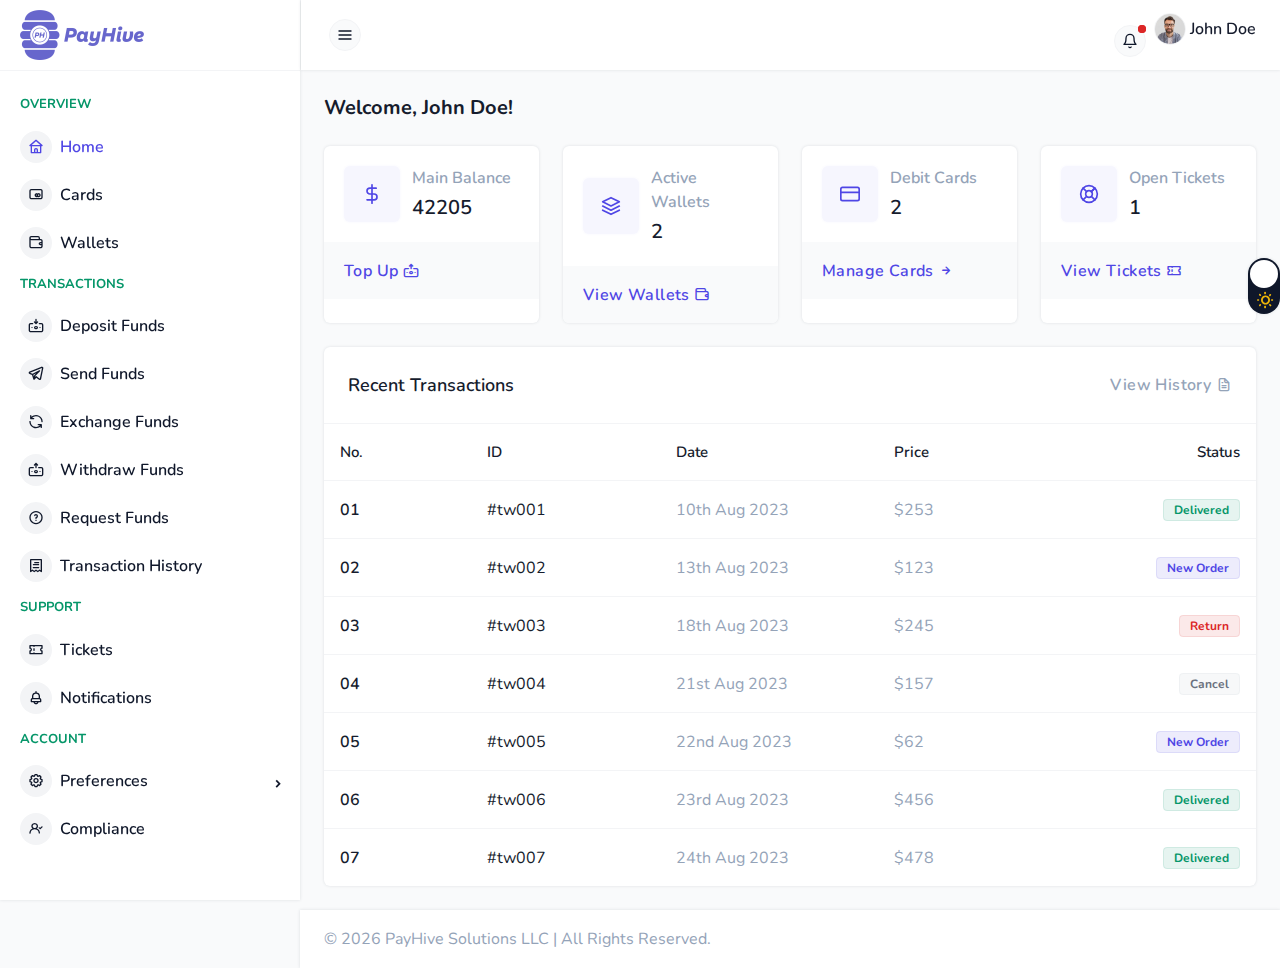
==== commit 89bb9689: "updated" ====
--- a/index.html
+++ b/index.html
@@ -48,7 +48,7 @@
                     <ul class="sidebar-menu border-t dark:border-white/10 border-gray-100" data-simplebar style="height: calc(100% - 70px);">
                         <li class=""><h6>Overview</h6></li>
                         <li class="">
-                            <a href="./home.html"><i class="uil uil-home me-2"></i>Home</a>
+                            <a href="./index.html"><i class="uil uil-home me-2"></i>Home</a>
                         </li>
                         <li class="">
                             <a href="./card.html"><i class="uil uil-card-atm me-2"></i>Cards</a>
@@ -246,7 +246,7 @@
                                 </div>
 
                                 <div class="px-5 py-4 bg-gray-50 dark:bg-slate-800">
-                                    <a href="#" class="relative inline-block font-semibold tracking-wide align-middle text-base text-center border-none after:content-[''] after:absolute after:h-px after:w-0 hover:after:w-full after:end-0 hover:after:end-auto after:bottom-0 after:start-0 after:transition-all after:duration-500 text-indigo-600 dark:text-white/70 hover:text-indigo-600 dark:hover:text-white after:bg-indigo-600 dark:after:bg-white duration-500">View Wallets <i class="uil uil-wallet"></i></a>
+                                    <a href="./wallet.html" class="relative inline-block font-semibold tracking-wide align-middle text-base text-center border-none after:content-[''] after:absolute after:h-px after:w-0 hover:after:w-full after:end-0 hover:after:end-auto after:bottom-0 after:start-0 after:transition-all after:duration-500 text-indigo-600 dark:text-white/70 hover:text-indigo-600 dark:hover:text-white after:bg-indigo-600 dark:after:bg-white duration-500">View Wallets <i class="uil uil-wallet"></i></a>
                                 </div>
                             </div><!--end-->
 
@@ -265,7 +265,7 @@
                                 </div>
 
                                 <div class="px-5 py-4 bg-gray-50 dark:bg-slate-800">
-                                    <a href="#" class="relative inline-block font-semibold tracking-wide align-middle text-base text-center border-none after:content-[''] after:absolute after:h-px after:w-0 hover:after:w-full after:end-0 hover:after:end-auto after:bottom-0 after:start-0 after:transition-all after:duration-500 text-indigo-600 dark:text-white/70 hover:text-indigo-600 dark:hover:text-white after:bg-indigo-600 dark:after:bg-white duration-500">Manage Cards <i class="uil uil-arrow-right"></i></a>
+                                    <a href="./card.html" class="relative inline-block font-semibold tracking-wide align-middle text-base text-center border-none after:content-[''] after:absolute after:h-px after:w-0 hover:after:w-full after:end-0 hover:after:end-auto after:bottom-0 after:start-0 after:transition-all after:duration-500 text-indigo-600 dark:text-white/70 hover:text-indigo-600 dark:hover:text-white after:bg-indigo-600 dark:after:bg-white duration-500">Manage Cards <i class="uil uil-arrow-right"></i></a>
                                 </div>
                             </div><!--end-->
 
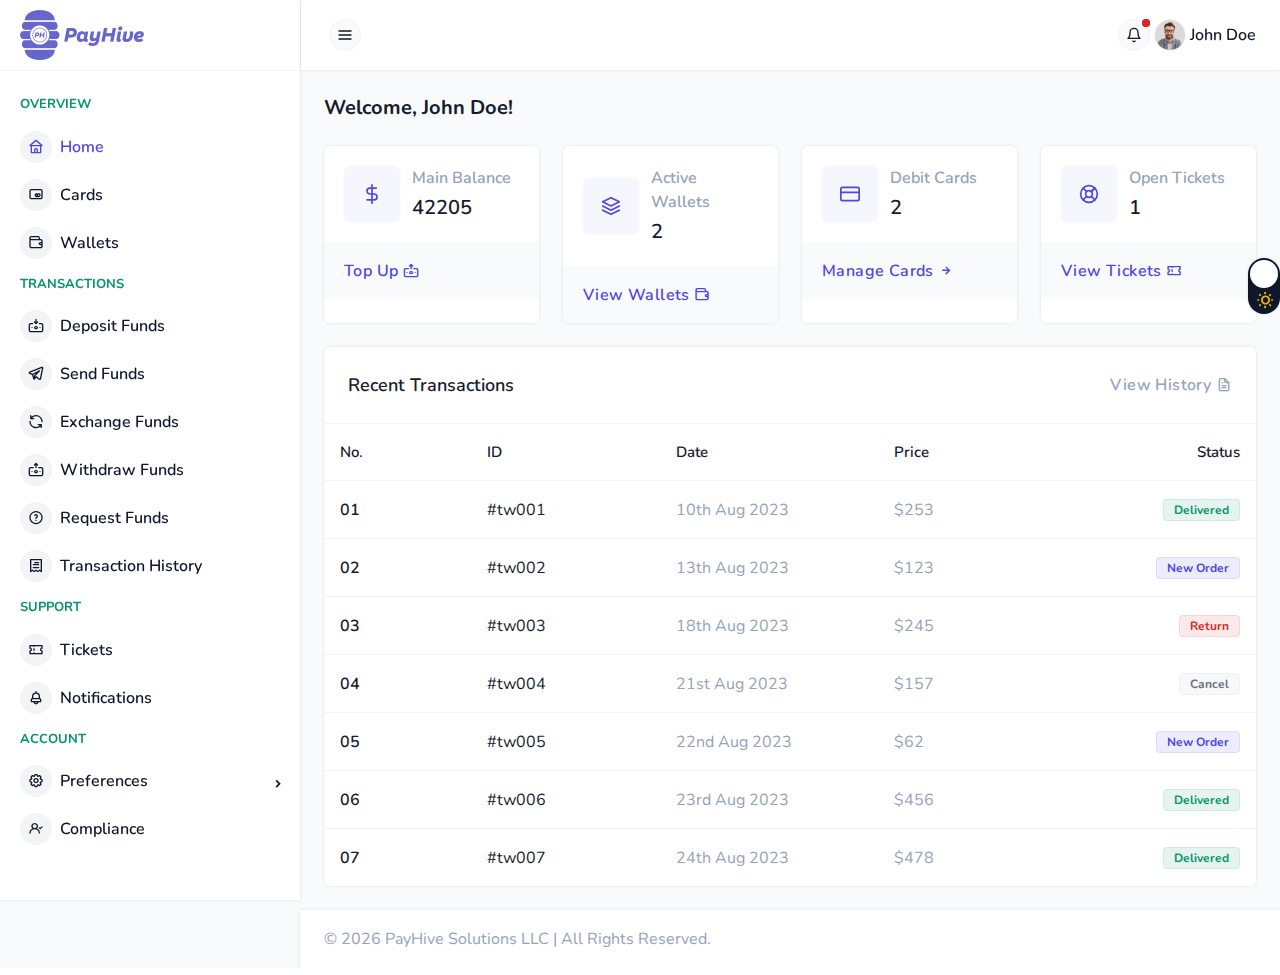
==== commit 7092774c: "updated" ====
--- a/index.html
+++ b/index.html
@@ -22,18 +22,7 @@
     </head>
     
     <body class="font-nunito text-base text-black dark:text-white dark:bg-slate-900">
-        <!-- Loader Start -->
-        <!-- <div id="preloader">
-            <div id="status">
-                <div class="spinner">
-                    <div class="double-bounce1"></div>
-                    <div class="double-bounce2"></div>
-                </div>
-            </div>
-        </div> -->
-        <!-- Loader End -->
-
-
+       
         <div class="page-wrapper toggled">
             <!-- sidebar-wrapper -->
             <nav id="sidebar" class="sidebar-wrapper">
@@ -129,7 +118,7 @@
                             <!-- show or close sidebar -->
                         </div>
 
-                        <ul class="list-none mb-0 space-x-1">
+                        <ul class="list-none mb-0 flex items-center space-x-1">
                             <!-- Notification Dropdown -->
                             <li class="dropdown inline-block relative">
                                 <button onclick="toggleDropdown(this)" class="dropdown-toggle h-8 w-8 inline-flex items-center justify-center tracking-wide align-middle duration-500 text-[20px] text-center bg-gray-50 dark:bg-slate-800 hover:bg-gray-100 dark:hover:bg-slate-700 border border-gray-100 dark:border-gray-800 text-slate-900 dark:text-white rounded-full" type="button">
